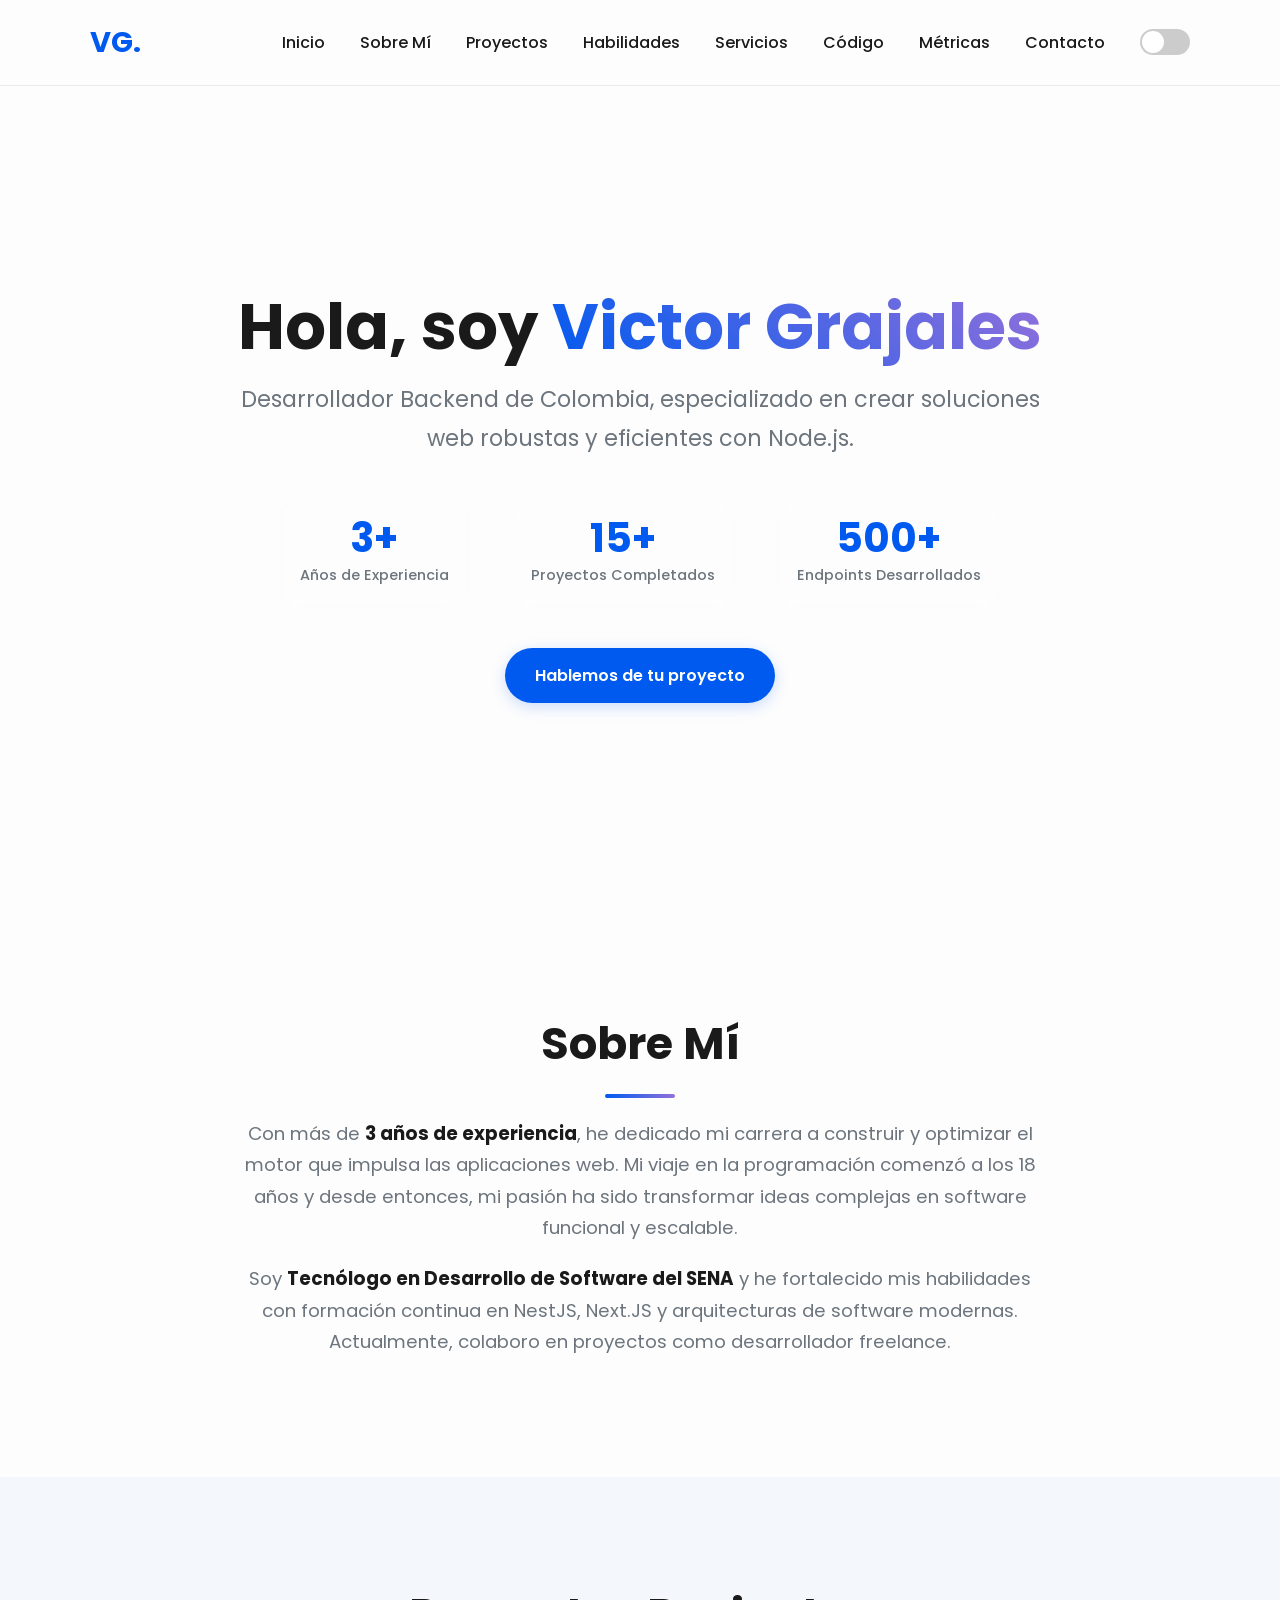
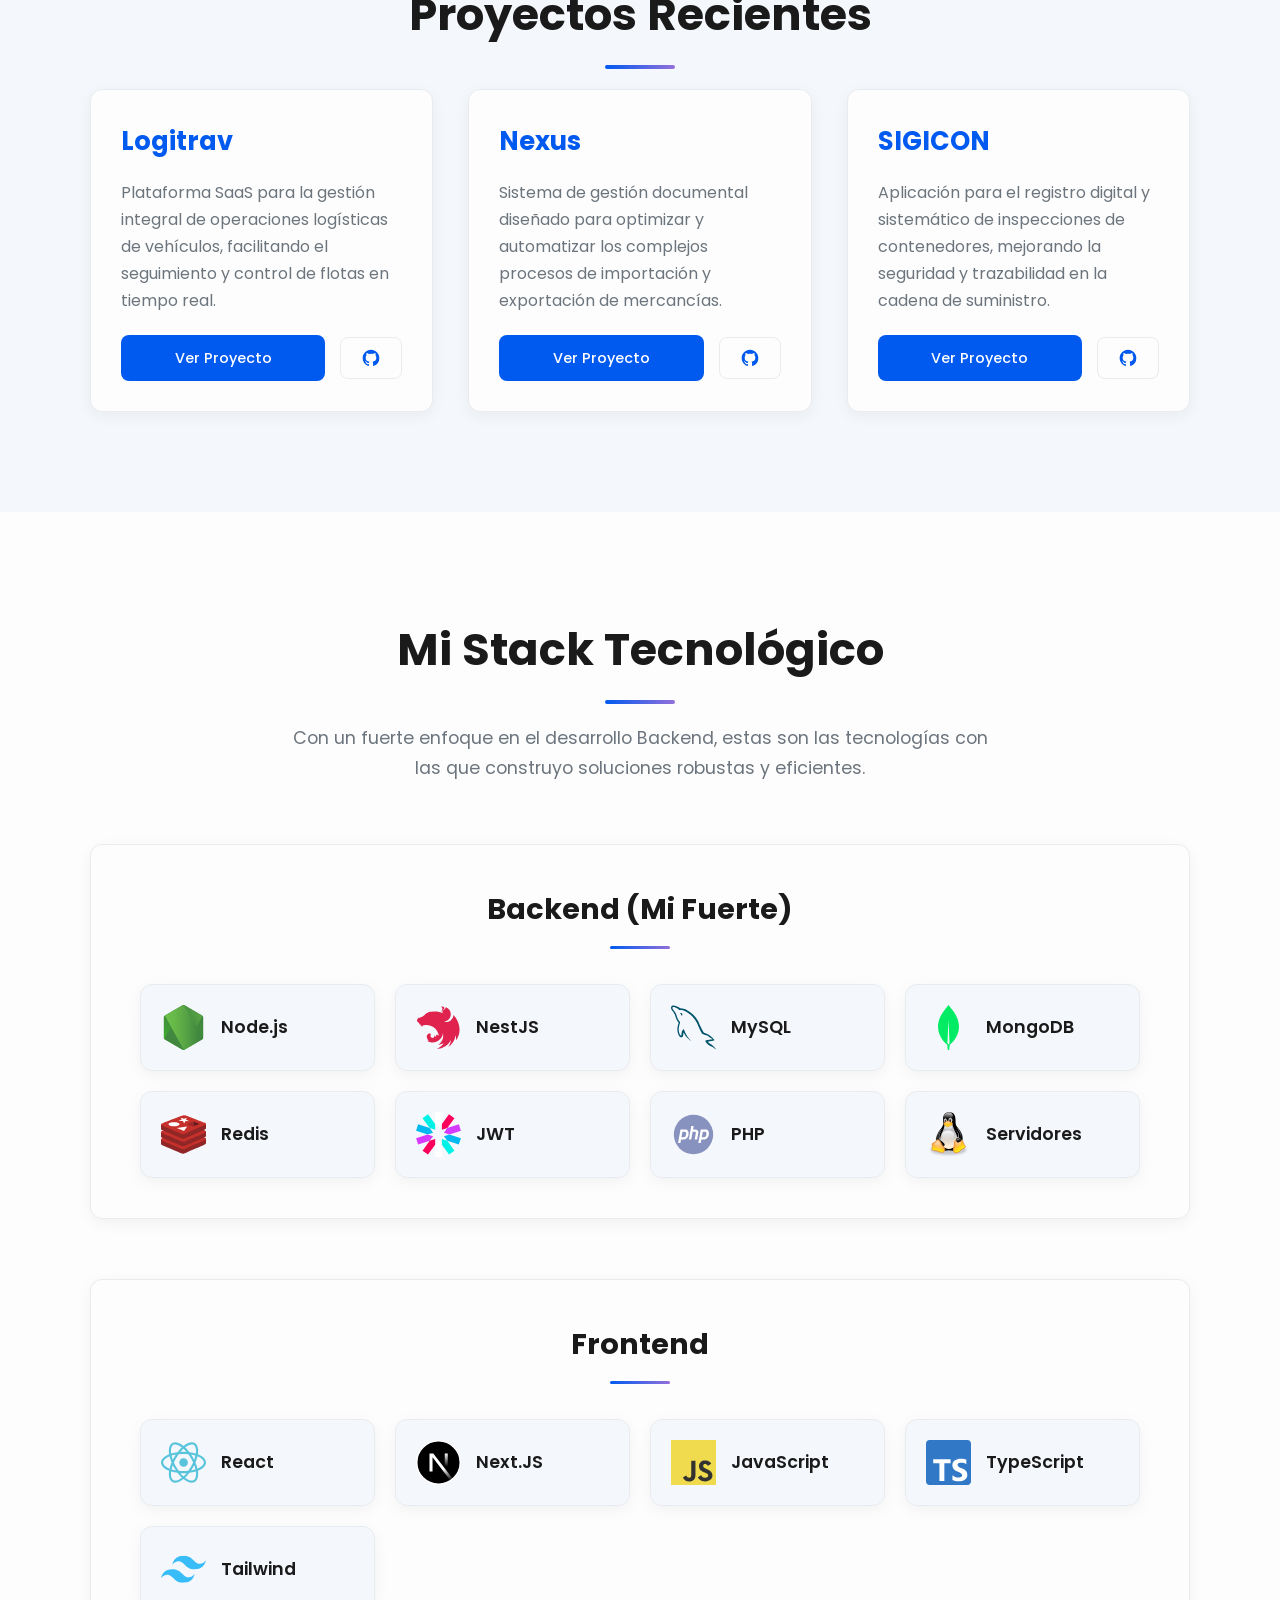
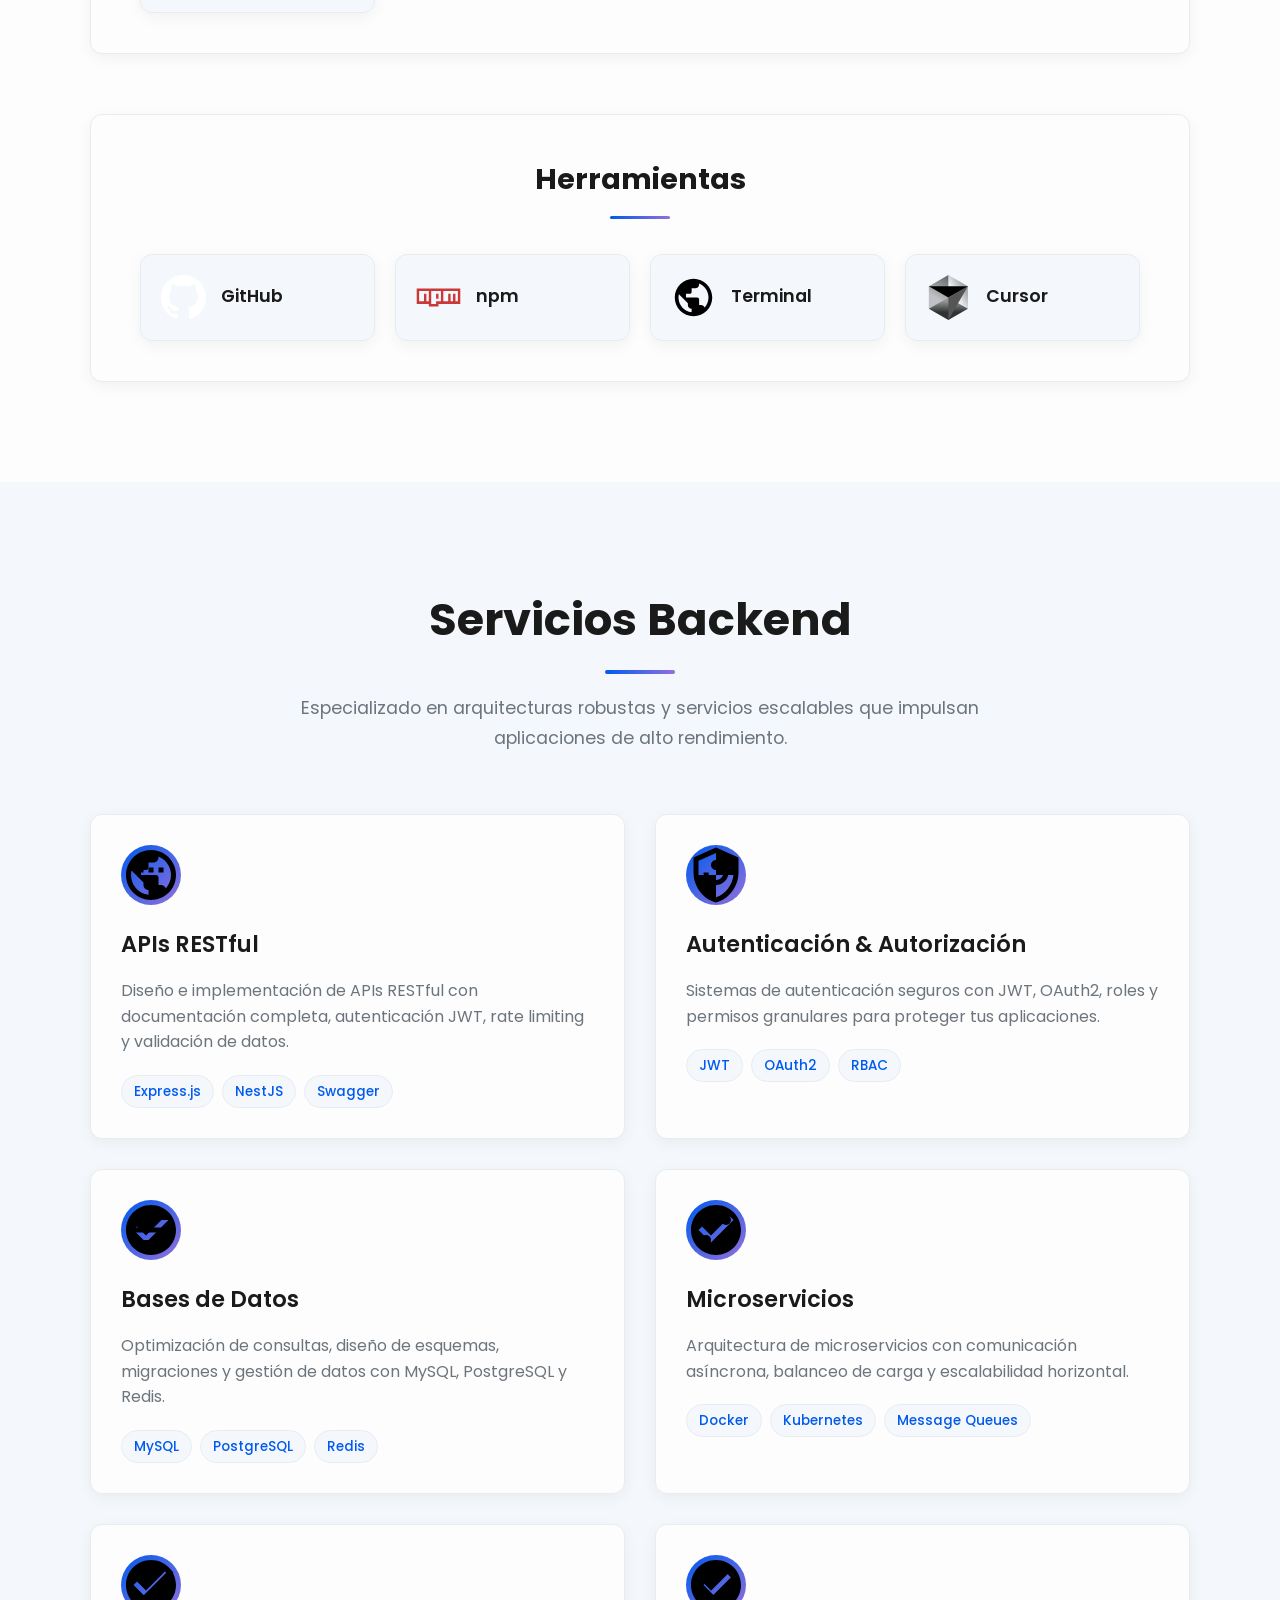
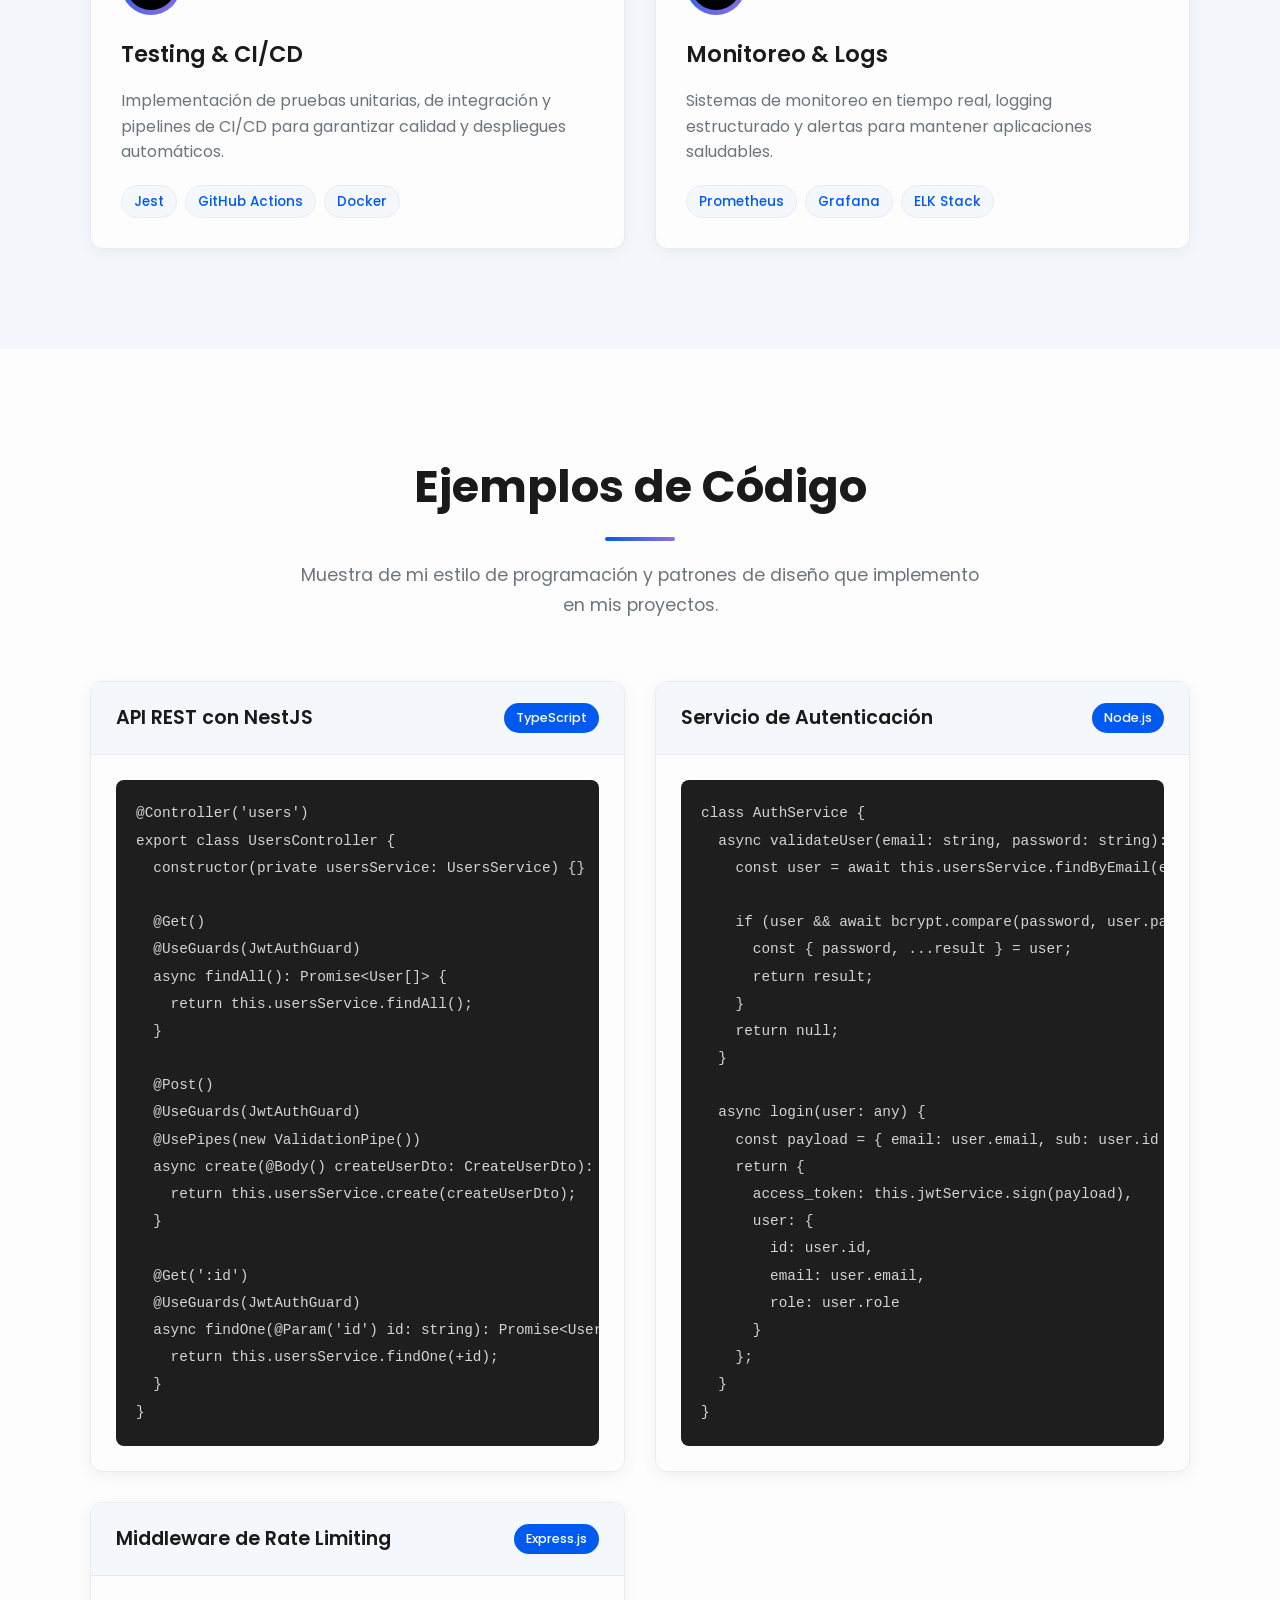
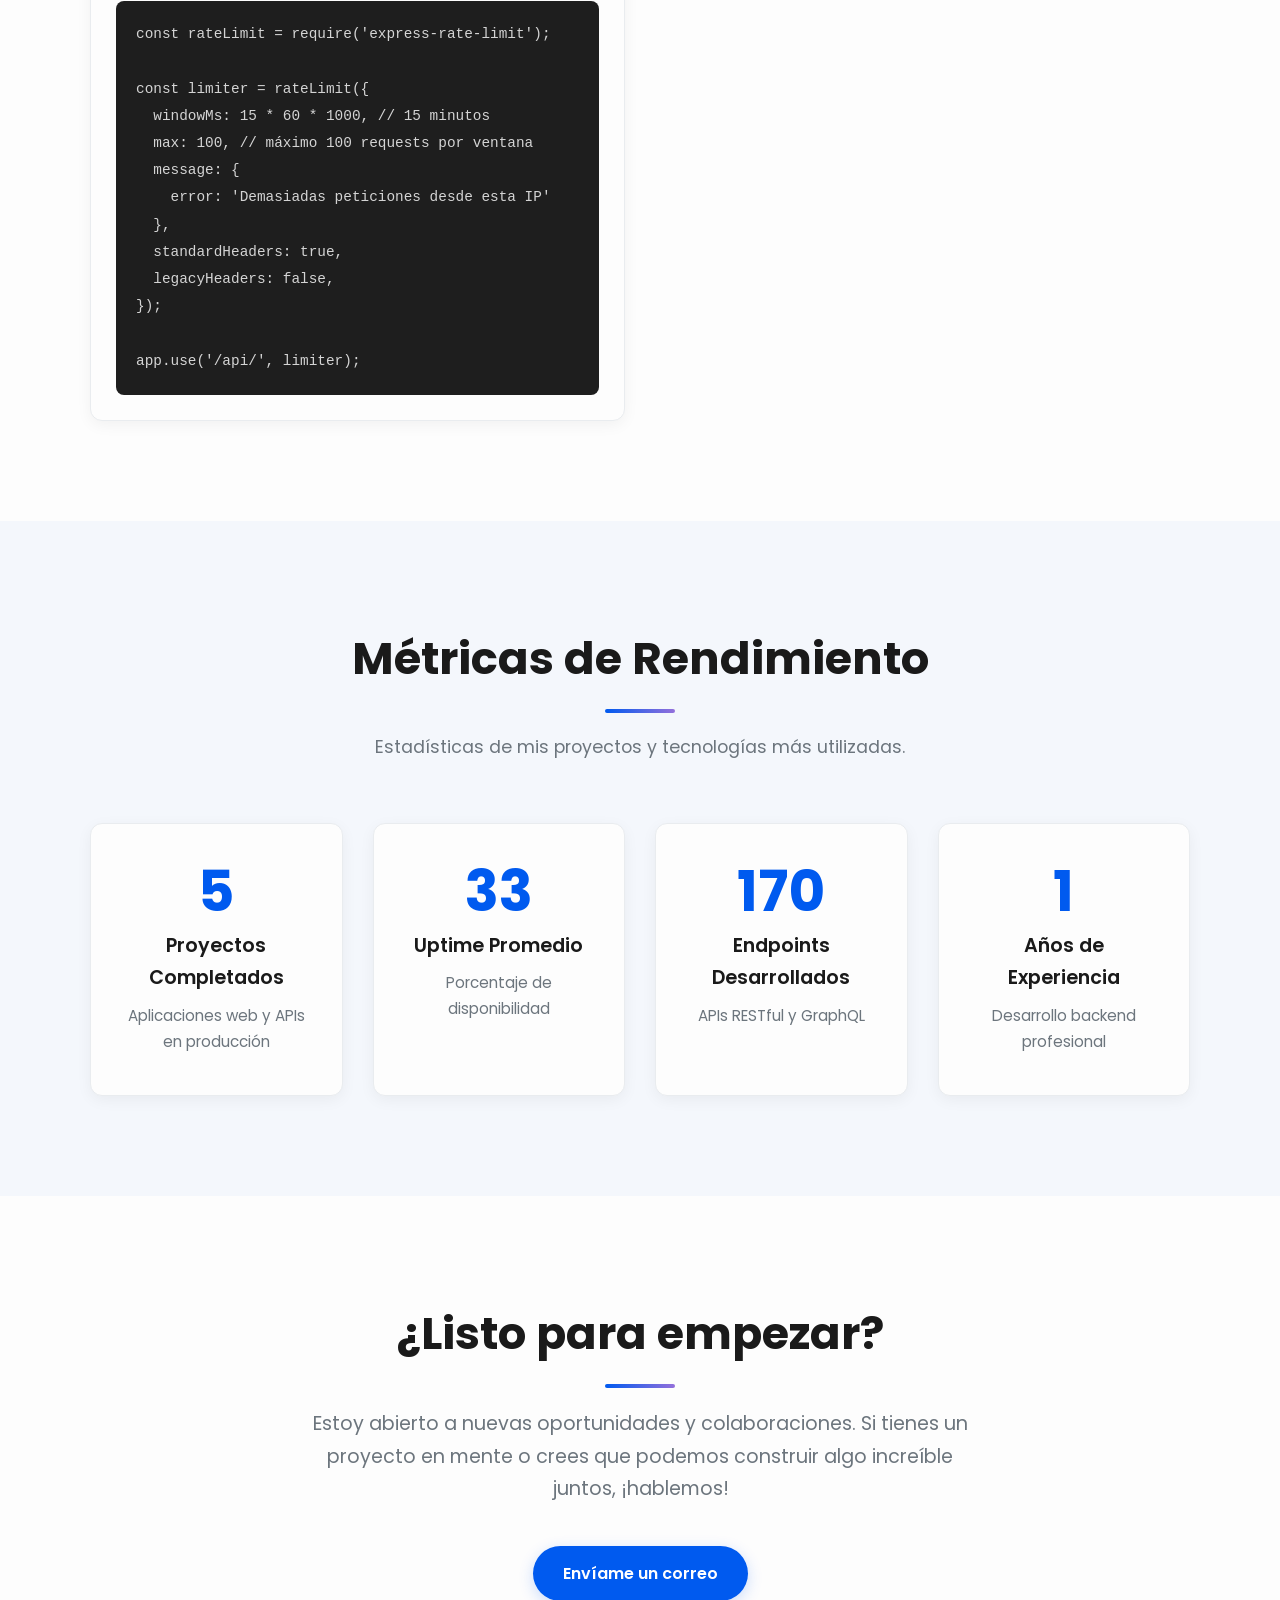
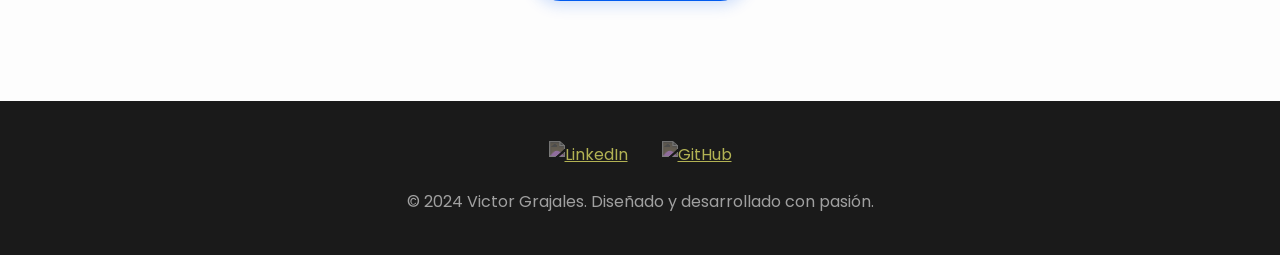
==== index.html @ 294a3ac1 "Portfolio V1" ====
<!DOCTYPE html>
<html lang="es">
<head>
    <meta charset="UTF-8">
    <meta name="viewport" content="width=device-width, initial-scale=1.0">
    <title>Victor Grajales | Desarrollador Backend</title>
    <link rel="preconnect" href="https://fonts.googleapis.com">
    <link rel="preconnect" href="https://fonts.gstatic.com" crossorigin>
    <link href="https://fonts.googleapis.com/css2?family=Poppins:wght@300;400;500;600;700&display=swap" rel="stylesheet">
    <link rel="stylesheet" href="css/main.css">
</head>
<body>

    <!-- ======== ENCABEZADO ======== -->
    <header class="header" id="header">
        <div class="container nav-container">
            <a href="#" class="logo">VG.</a>
            <div class="nav-wrapper">
                <nav>
                    <ul class="nav-menu">
                        <li><a href="#hero" class="nav-link">Inicio</a></li>
                        <li><a href="#sobre-mi" class="nav-link">Sobre Mí</a></li>
                        <li><a href="#proyectos" class="nav-link">Proyectos</a></li>
                        <li><a href="#habilidades" class="nav-link">Habilidades</a></li>
                        <li><a href="#servicios-backend" class="nav-link">Servicios</a></li>
                        <li><a href="#codigo-backend" class="nav-link">Código</a></li>
                        <li><a href="#metricas" class="nav-link">Métricas</a></li>
                        <li><a href="#contacto" class="nav-link">Contacto</a></li>
                    </ul>
                </nav>
                <div class="theme-switcher">
                    <input type="checkbox" id="theme-toggle" class="theme-toggle">
                    <label for="theme-toggle" class="toggle-label">
                        <span class="ball"></span>
                    </label>
                </div>
            </div>
        </div>
    </header>

    <main>
        <!-- ======== SECCIÓN HERO ======== -->
        <section id="hero">
            <div class="hero-contenido">
                <h1>Hola, soy <span>Victor Grajales</span></h1>
                <p class="subtitulo">Desarrollador Backend de Colombia, especializado en crear soluciones web robustas y eficientes con Node.js.</p>
                <div class="hero-stats">
                    <div class="stat-item">
                        <span class="stat-number">3+</span>
                        <span class="stat-label">Años de Experiencia</span>
                    </div>
                    <div class="stat-item">
                        <span class="stat-number">15+</span>
                        <span class="stat-label">Proyectos Completados</span>
                    </div>
                    <div class="stat-item">
                        <span class="stat-number">500+</span>
                        <span class="stat-label">Endpoints Desarrollados</span>
                    </div>
                </div>
                <a href="#contacto" class="cta-button">Hablemos de tu proyecto</a>
            </div>
        </section>

        <!-- ======== SECCIÓN SOBRE MÍ ======== -->
        <section id="sobre-mi" class="fade-in-section">
            <div class="container">
                <h2 class="section-titulo">Sobre Mí</h2>
                <div class="sobre-mi-contenido">
                    <p>
                        Con más de <strong>3 años de experiencia</strong>, he dedicado mi carrera a construir y optimizar el motor que impulsa las aplicaciones web. Mi viaje en la programación comenzó a los 18 años y desde entonces, mi pasión ha sido transformar ideas complejas en software funcional y escalable.
                    </p>
                    <p>
                        Soy <strong>Tecnólogo en Desarrollo de Software del SENA</strong> y he fortalecido mis habilidades con formación continua en NestJS, Next.JS y arquitecturas de software modernas. Actualmente, colaboro en proyectos como desarrollador freelance.
                    </p>
                </div>
            </div>
        </section>

        <!-- ======== SECCIÓN PROYECTOS ======== -->
        <section id="proyectos" class="fade-in-section">
            <div class="container">
                <h2 class="section-titulo">Proyectos Recientes</h2>
                <div id="proyectos-container" class="proyectos-grid">
                    <!-- Los proyectos se cargarán dinámicamente desde projects.json -->
                </div>
            </div>
        </section>

        <!-- ======== SECCIÓN HABILIDADES ======== -->
        <section id="habilidades" class="fade-in-section">
            <div class="container">
                <h2 class="section-titulo">Mi Stack Tecnológico</h2>
                <p class="section-subtitulo">Con un fuerte enfoque en el desarrollo Backend, estas son las tecnologías con las que construyo soluciones robustas y eficientes.</p>
                
                <div id="habilidades-container" class="habilidades-wrapper">
                    <!-- Las habilidades se cargarán dinámicamente desde stack.json -->
                </div>
            </div>
        </section>

        <!-- ======== SECCIÓN SERVICIOS BACKEND ======== -->
        <section id="servicios-backend" class="fade-in-section">
            <div class="container">
                <h2 class="section-titulo">Servicios Backend</h2>
                <p class="section-subtitulo">Especializado en arquitecturas robustas y servicios escalables que impulsan aplicaciones de alto rendimiento.</p>
                
                <div id="servicios-container" class="servicios-grid">
                    <!-- Los servicios se cargarán dinámicamente desde servicios_backend.json -->
                </div>
            </div>
        </section>

        <!-- ======== SECCIÓN CÓDIGO BACKEND ======== -->
        <section id="codigo-backend" class="fade-in-section">
            <div class="container">
                <h2 class="section-titulo">Ejemplos de Código</h2>
                <p class="section-subtitulo">Muestra de mi estilo de programación y patrones de diseño que implemento en mis proyectos.</p>
                
                <div class="codigo-grid">
                    <div class="codigo-card">
                        <div class="codigo-header">
                            <h3>API REST con NestJS</h3>
                            <span class="codigo-lang">TypeScript</span>
                        </div>
                        <div class="codigo-content">
                            <pre><code class="language-typescript">@Controller('users')
export class UsersController {
  constructor(private usersService: UsersService) {}

  @Get()
  @UseGuards(JwtAuthGuard)
  async findAll(): Promise&lt;User[]&gt; {
    return this.usersService.findAll();
  }

  @Post()
  @UseGuards(JwtAuthGuard)
  @UsePipes(new ValidationPipe())
  async create(@Body() createUserDto: CreateUserDto): Promise&lt;User&gt; {
    return this.usersService.create(createUserDto);
  }

  @Get(':id')
  @UseGuards(JwtAuthGuard)
  async findOne(@Param('id') id: string): Promise&lt;User&gt; {
    return this.usersService.findOne(+id);
  }
}</code></pre>
                        </div>
                    </div>

                    <div class="codigo-card">
                        <div class="codigo-header">
                            <h3>Servicio de Autenticación</h3>
                            <span class="codigo-lang">Node.js</span>
                        </div>
                        <div class="codigo-content">
                            <pre><code class="language-javascript">class AuthService {
  async validateUser(email: string, password: string): Promise&lt;any&gt; {
    const user = await this.usersService.findByEmail(email);
    
    if (user && await bcrypt.compare(password, user.password)) {
      const { password, ...result } = user;
      return result;
    }
    return null;
  }

  async login(user: any) {
    const payload = { email: user.email, sub: user.id };
    return {
      access_token: this.jwtService.sign(payload),
      user: {
        id: user.id,
        email: user.email,
        role: user.role
      }
    };
  }
}</code></pre>
                        </div>
                    </div>

                    <div class="codigo-card">
                        <div class="codigo-header">
                            <h3>Middleware de Rate Limiting</h3>
                            <span class="codigo-lang">Express.js</span>
                        </div>
                        <div class="codigo-content">
                            <pre><code class="language-javascript">const rateLimit = require('express-rate-limit');

const limiter = rateLimit({
  windowMs: 15 * 60 * 1000, // 15 minutos
  max: 100, // máximo 100 requests por ventana
  message: {
    error: 'Demasiadas peticiones desde esta IP'
  },
  standardHeaders: true,
  legacyHeaders: false,
});

app.use('/api/', limiter);</code></pre>
                        </div>
                    </div>
                </div>
            </div>
        </section>

        <!-- ======== SECCIÓN MÉTRICAS ======== -->
        <section id="metricas" class="fade-in-section">
            <div class="container">
                <h2 class="section-titulo">Métricas de Rendimiento</h2>
                <p class="section-subtitulo">Estadísticas de mis proyectos y tecnologías más utilizadas.</p>
                
                <div class="metricas-grid">
                    <div class="metrica-card">
                        <div class="metrica-valor" data-target="15">0</div>
                        <div class="metrica-label">Proyectos Completados</div>
                        <div class="metrica-desc">Aplicaciones web y APIs en producción</div>
                    </div>
                    
                    <div class="metrica-card">
                        <div class="metrica-valor" data-target="99">0</div>
                        <div class="metrica-label">Uptime Promedio</div>
                        <div class="metrica-desc">Porcentaje de disponibilidad</div>
                    </div>
                    
                    <div class="metrica-card">
                        <div class="metrica-valor" data-target="500">0</div>
                        <div class="metrica-label">Endpoints Desarrollados</div>
                        <div class="metrica-desc">APIs RESTful y GraphQL</div>
                    </div>
                    
                    <div class="metrica-card">
                        <div class="metrica-valor" data-target="3">0</div>
                        <div class="metrica-label">Años de Experiencia</div>
                        <div class="metrica-desc">Desarrollo backend profesional</div>
                    </div>
                </div>
            </div>
        </section>

        <!-- ======== SECCIÓN CONTACTO ======== -->
        <section id="contacto" class="fade-in-section">
            <div class="container">
                <h2 class="section-titulo">¿Listo para empezar?</h2>
                <p>
                    Estoy abierto a nuevas oportunidades y colaboraciones. Si tienes un proyecto en mente o crees que podemos construir algo increíble juntos, ¡hablemos!
                </p>
                <a href="mailto:viagramo2011@gmail.com" class="cta-button">Envíame un correo</a>
            </div>
        </section>
    </main>

    <!-- ======== FOOTER ======== -->
    <footer class="footer">
        <div class="container">
            <div class="footer-socials">
                 <a href="https://www.linkedin.com/in/viktor-grajales-34b990125/" target="_blank" rel="noopener noreferrer" title="LinkedIn">
                    <img src="https://www.vectorlogo.zone/logos/linkedin/linkedin-icon.svg" alt="LinkedIn">
                </a>
                 <a href="https://github.com/farkot09/" target="_blank" rel="noopener noreferrer" title="GitHub">
                    <img src="https://www.vectorlogo.zone/logos/github/github-icon.svg" alt="GitHub">
                </a>
            </div>
            <p>&copy; 2024 Victor Grajales. Diseñado y desarrollado con pasión.</p>
        </div>
    </footer>

    <!-- ======== SCRIPT ======== -->
    <script src="js/main.js"></script>

</body>
</html>
---- css/main.css ----
/* --- Reset & Variables Globales --- */
:root {
    --color-primario: #005AEF;
    --color-fondo: #FDFDFD;
    --color-texto: #1a1a1a;
    --color-secundario: #6c757d;
    --color-fondo-seccion: #f4f7fc;
    --color-borde: #e9ecef;
    --color-header: rgba(253, 253, 253, 0.85);
    --sombra-suave: 0 4px 15px rgba(0, 0, 0, 0.05);
    --sombra-elevada: 0 8px 25px rgba(0, 0, 0, 0.1);
    --radio-borde: 12px;
    --transicion-suave: background-color 0.3s ease, color 0.3s ease, border-color 0.3s ease;
}

[data-theme="dark"] {
    --color-primario: #3685ff;
    --color-fondo: #121212;
    --color-texto: #e1e1e1;
    --color-secundario: #a0a0a0;
    --color-fondo-seccion: #1a1a1a;
    --color-borde: #2c2c2c;
    --color-header: rgba(26, 26, 26, 0.85);
    --sombra-suave: 0 4px 15px rgba(0, 0, 0, 0.2);
    --sombra-elevada: 0 8px 25px rgba(0, 0, 0, 0.3);
}

*, *::before, *::after {
    box-sizing: border-box;
    margin: 0;
    padding: 0;
}

html {
    scroll-behavior: smooth;
}

body {
    font-family: 'Poppins', sans-serif;
    background-color: var(--color-fondo);
    color: var(--color-texto);
    line-height: 1.7;
    font-size: 16px;
    -webkit-font-smoothing: antialiased;
    -moz-osx-font-smoothing: grayscale;
    transition: var(--transicion-suave);
}

/* --- Componentes y Utilidades --- */
.container {
    max-width: 1140px;
    margin: 0 auto;
    padding: 0 20px;
}

/* --- Mensaje de Error para Proyectos --- */
.error-message {
    text-align: center;
    padding: 40px 20px;
    background: linear-gradient(135deg, #ff6b6b, #ee5a52);
    border-radius: var(--radio-borde);
    color: white;
    margin: 20px 0;
    box-shadow: var(--sombra-suave);
}

.error-message p {
    font-size: 1.1rem;
    font-weight: 500;
    margin: 0;
}

[data-theme="dark"] .error-message {
    background: linear-gradient(135deg, #ff4757, #c44569);
}

section {
    padding: 100px 0;
    overflow: hidden;
    transition: var(--transicion-suave);
}

section:nth-of-type(odd) {
    background-color: var(--color-fondo-seccion);
}

.section-titulo {
    text-align: center;
    margin-bottom: 20px;
    font-size: 2.8rem;
    font-weight: 700;
    position: relative;
    color: var(--color-texto);
}

.section-subtitulo {
    text-align: center;
    max-width: 700px;
    margin: 0 auto 60px auto;
    color: var(--color-secundario);
    font-size: 1.1rem;
}

.section-titulo::after {
    content: '';
    display: block;
    width: 70px;
    height: 4px;
    background: linear-gradient(90deg, var(--color-primario), #9370DB);
    margin: 12px auto 0;
    border-radius: 2px;
}

/* --- Encabezado y Navegación --- */
.header {
    background-color: var(--color-header);
    backdrop-filter: blur(12px);
    border-bottom: 1px solid var(--color-borde);
    padding: 18px 0;
    position: sticky;
    top: 0;
    width: 100%;
    z-index: 1000;
    transition: box-shadow 0.3s ease, background-color 0.3s ease, border-color 0.3s ease;
}

.header.scrolled {
    box-shadow: var(--sombra-suave);
}

.nav-container {
    display: flex;
    justify-content: space-between;
    align-items: center;
}

.logo {
    font-size: 1.8rem;
    font-weight: 700;
    color: var(--color-primario);
    text-decoration: none;
}

.nav-wrapper {
    display: flex;
    align-items: center;
    gap: 35px;
}

.nav-menu {
    list-style: none;
    display: flex;
    gap: 35px;
}

.nav-link {
    text-decoration: none;
    color: var(--color-texto);
    font-weight: 500;
    transition: color 0.3s ease;
    position: relative;
    padding-bottom: 5px;
}

.nav-link::after {
    content: '';
    position: absolute;
    bottom: 0;
    left: 0;
    width: 0;
    height: 2px;
    background-color: var(--color-primario);
    transition: width 0.3s ease;
}

.nav-link:hover {
    color: var(--color-primario);
}

.nav-link:hover::after {
    width: 100%;
}

/* --- Theme Toggle Switch --- */
.theme-switcher {
    display: flex;
    align-items: center;
    cursor: pointer;
}

.theme-toggle {
    opacity: 0;
    position: absolute;
}

.toggle-label {
    width: 50px;
    height: 26px;
    background-color: #ccc;
    border-radius: 50px;
    position: relative;
    transition: background-color 0.3s ease;
}

.toggle-label .ball {
    width: 22px;
    height: 22px;
    background-color: white;
    border-radius: 50%;
    position: absolute;
    top: 2px;
    left: 2px;
    transition: transform 0.3s ease;
}

.theme-toggle:checked + .toggle-label {
    background-color: var(--color-primario);
}

.theme-toggle:checked + .toggle-label .ball {
    transform: translateX(24px);
}

/* --- Sección Hero --- */
#hero {
    display: flex;
    align-items: center;
    justify-content: center;
    text-align: center;
    min-height: calc(100vh - 80px);
    background-color: var(--color-fondo);
}

.hero-contenido {
    max-width: 850px;
    animation: fadeIn 1s ease-in-out;
}

.hero-contenido h1 {
    font-size: 4rem;
    font-weight: 700;
    margin-bottom: 15px;
    line-height: 1.2;
}

.hero-contenido h1 span {
    background: -webkit-linear-gradient(45deg, var(--color-primario), #9370DB);
    -webkit-background-clip: text;
    -webkit-text-fill-color: transparent;
}

.hero-contenido .subtitulo {
    font-size: 1.4rem;
    color: var(--color-secundario);
    margin-bottom: 30px;
    font-weight: 400;
}

.cta-button {
    display: inline-block;
    background: var(--color-primario);
    color: white;
    padding: 14px 30px;
    border-radius: 50px;
    text-decoration: none;
    font-weight: 600;
    transition: transform 0.3s ease, box-shadow 0.3s ease, background-color 0.3s ease;
    box-shadow: 0 4px 15px rgba(0, 90, 239, 0.2);
}

.cta-button:hover {
    transform: translateY(-4px);
    box-shadow: 0 8px 20px rgba(0, 90, 239, 0.3);
}

.hero-stats {
    display: flex;
    justify-content: center;
    gap: 40px;
    margin: 40px 0;
    flex-wrap: wrap;
}

.stat-item {
    text-align: center;
    padding: 20px;
    background: rgba(255, 255, 255, 0.1);
    border-radius: var(--radio-borde);
    backdrop-filter: blur(10px);
    border: 1px solid rgba(255, 255, 255, 0.2);
    transition: transform 0.3s ease;
}

.stat-item:hover {
    transform: translateY(-5px);
}

.stat-number {
    display: block;
    font-size: 2.5rem;
    font-weight: 700;
    color: var(--color-primario);
    line-height: 1;
}

.stat-label {
    display: block;
    font-size: 0.9rem;
    color: var(--color-secundario);
    margin-top: 5px;
    font-weight: 500;
}

/* --- Sección Sobre Mí --- */
.sobre-mi-contenido {
    display: flex;
    flex-direction: column;
    align-items: center;
    text-align: center;
    max-width: 800px;
    margin: 0 auto;
}

.sobre-mi-contenido p {
    font-size: 1.15rem;
    margin-bottom: 20px;
    color: var(--color-secundario);
}

.sobre-mi-contenido strong {
    color: var(--color-texto);
}

/* --- Sección Proyectos --- */
.proyectos-grid {
    display: grid;
    grid-template-columns: repeat(auto-fit, minmax(320px, 1fr));
    gap: 35px;
}

.proyecto-card {
    background-color: var(--color-fondo);
    border: 1px solid var(--color-borde);
    border-radius: var(--radio-borde);
    overflow: hidden;
    box-shadow: var(--sombra-suave);
    transition: transform 0.3s ease, box-shadow 0.3s ease, var(--transicion-suave);
    display: flex;
    flex-direction: column;
}

.proyecto-card:hover {
    transform: translateY(-8px);
    box-shadow: var(--sombra-elevada);
}

.proyecto-info {
    padding: 30px;
    flex-grow: 1;
    display: flex;
    flex-direction: column;
}

.proyecto-info h3 {
    font-size: 1.6rem;
    margin-bottom: 15px;
    color: var(--color-primario);
}

.proyecto-info p {
    color: var(--color-secundario);
    flex-grow: 1;
}

.proyecto-links {
    display: flex;
    gap: 15px;
    align-items: center;
    margin-top: auto;
    padding-top: 20px;
}

.btn-proyecto {
    text-decoration: none;
    padding: 10px 20px;
    border-radius: 8px;
    font-weight: 500;
    transition: all 0.3s ease;
    display: inline-flex;
    align-items: center;
    justify-content: center;
    gap: 8px;
    border: 1px solid transparent;
    font-size: 0.9rem;
}

.btn-primario {
    background-color: var(--color-primario);
    color: white;
    flex-grow: 1;
}

.btn-primario:hover {
    background-color: #0048c0;
    transform: translateY(-2px);
}

[data-theme="dark"] .btn-primario:hover {
    background-color: #529bff;
}

.btn-secundario {
    background-color: transparent;
    color: var(--color-primario);
    border-color: var(--color-borde);
}

.btn-secundario:hover {
    background-color: var(--color-fondo-seccion);
    border-color: var(--color-borde);
}

.btn-secundario svg {
    width: 20px;
    height: 20px;
    fill: currentColor;
}

/* --- Sección Habilidades --- */
.habilidades-wrapper {
    max-width: 1200px;
    margin: 0 auto;
}

.habilidades-categoria {
    margin-bottom: 60px;
    background: var(--color-fondo);
    border-radius: var(--radio-borde);
    padding: 40px 30px;
    box-shadow: var(--sombra-suave);
    border: 1px solid var(--color-borde);
    transition: transform 0.3s ease, box-shadow 0.3s ease, var(--transicion-suave);
}

.habilidades-categoria:hover {
    transform: translateY(-3px);
    box-shadow: var(--sombra-elevada);
}

.habilidades-categoria:last-child {
    margin-bottom: 0;
}

.categoria-titulo {
    text-align: center;
    font-size: 1.8rem;
    font-weight: 700;
    margin-bottom: 35px;
    color: var(--color-texto);
    position: relative;
    padding-bottom: 15px;
}

.categoria-titulo::after {
    content: '';
    position: absolute;
    bottom: 0;
    left: 50%;
    transform: translateX(-50%);
    width: 60px;
    height: 3px;
    background: linear-gradient(90deg, var(--color-primario), #9370DB);
    border-radius: 2px;
}

.habilidades-grid {
    display: grid;
    grid-template-columns: repeat(auto-fit, minmax(200px, 1fr));
    gap: 20px;
    max-width: 1000px;
    margin: 0 auto;
}

.habilidad-item {
    display: flex;
    align-items: center;
    gap: 15px;
    padding: 20px;
    border-radius: var(--radio-borde);
    background: var(--color-fondo-seccion);
    box-shadow: var(--sombra-suave);
    transition: all 0.3s ease;
    border: 1px solid var(--color-borde);
    position: relative;
    overflow: hidden;
}

.habilidad-item::before {
    content: '';
    position: absolute;
    top: 0;
    left: 0;
    width: 4px;
    height: 100%;
    background: linear-gradient(180deg, var(--color-primario), #9370DB);
    transform: scaleY(0);
    transition: transform 0.3s ease;
}

.habilidad-item:hover {
    transform: translateY(-5px);
    box-shadow: var(--sombra-elevada);
    border-color: var(--color-primario);
}

.habilidad-item:hover::before {
    transform: scaleY(1);
}

.habilidad-item img, .habilidad-item svg {
    width: 45px;
    height: 45px;
    transition: transform 0.3s ease;
}

.habilidad-item:hover img,
.habilidad-item:hover svg {
    transform: scale(1.1);
}

.habilidad-item span {
    font-weight: 600;
    font-size: 1.1rem;
    color: var(--color-texto);
}

/* --- Sección Servicios Backend --- */
.servicios-grid {
    display: grid;
    grid-template-columns: repeat(auto-fit, minmax(350px, 1fr));
    gap: 30px;
    margin-top: 60px;
}

.servicio-card {
    background: var(--color-fondo);
    border: 1px solid var(--color-borde);
    border-radius: var(--radio-borde);
    padding: 30px;
    box-shadow: var(--sombra-suave);
    transition: transform 0.3s ease, box-shadow 0.3s ease, var(--transicion-suave);
    position: relative;
    overflow: hidden;
}

.servicio-card::before {
    content: '';
    position: absolute;
    top: 0;
    left: 0;
    width: 4px;
    height: 100%;
    background: linear-gradient(180deg, var(--color-primario), #9370DB);
    transform: scaleY(0);
    transition: transform 0.3s ease;
}

.servicio-card:hover {
    transform: translateY(-8px);
    box-shadow: var(--sombra-elevada);
}

.servicio-card:hover::before {
    transform: scaleY(1);
}

.servicio-icon {
    width: 60px;
    height: 60px;
    background: linear-gradient(135deg, var(--color-primario), #9370DB);
    border-radius: 50%;
    display: flex;
    align-items: center;
    justify-content: center;
    margin-bottom: 20px;
    color: white;
}

.servicio-icon svg {
    width: 30px;
    height: 30px;
}

.servicio-card h3 {
    font-size: 1.4rem;
    font-weight: 600;
    margin-bottom: 15px;
    color: var(--color-texto);
}

.servicio-card p {
    color: var(--color-secundario);
    margin-bottom: 20px;
    line-height: 1.6;
}

.servicio-tags {
    display: flex;
    flex-wrap: wrap;
    gap: 8px;
}

.tag {
    background: var(--color-fondo-seccion);
    color: var(--color-primario);
    padding: 4px 12px;
    border-radius: 20px;
    font-size: 0.85rem;
    font-weight: 500;
    border: 1px solid var(--color-borde);
}

/* --- Sección Código Backend --- */
.codigo-grid {
    display: grid;
    grid-template-columns: repeat(auto-fit, minmax(400px, 1fr));
    gap: 30px;
    margin-top: 60px;
}

.codigo-card {
    background: var(--color-fondo);
    border: 1px solid var(--color-borde);
    border-radius: var(--radio-borde);
    overflow: hidden;
    box-shadow: var(--sombra-suave);
    transition: transform 0.3s ease, box-shadow 0.3s ease, var(--transicion-suave);
}

.codigo-card:hover {
    transform: translateY(-5px);
    box-shadow: var(--sombra-elevada);
}

.codigo-header {
    background: var(--color-fondo-seccion);
    padding: 20px 25px;
    border-bottom: 1px solid var(--color-borde);
    display: flex;
    justify-content: space-between;
    align-items: center;
}

.codigo-header h3 {
    font-size: 1.2rem;
    font-weight: 600;
    color: var(--color-texto);
    margin: 0;
}

.codigo-lang {
    background: var(--color-primario);
    color: white;
    padding: 4px 12px;
    border-radius: 15px;
    font-size: 0.8rem;
    font-weight: 500;
}

.codigo-content {
    padding: 25px;
}

.codigo-content pre {
    background: #1e1e1e;
    border-radius: 8px;
    padding: 20px;
    overflow-x: auto;
    margin: 0;
}

.codigo-content code {
    color: #d4d4d4;
    font-family: 'Consolas', 'Monaco', 'Courier New', monospace;
    font-size: 0.9rem;
    line-height: 1.5;
}

/* --- Sección Métricas --- */
.metricas-grid {
    display: grid;
    grid-template-columns: repeat(auto-fit, minmax(250px, 1fr));
    gap: 30px;
    margin-top: 60px;
}

.metrica-card {
    background: var(--color-fondo);
    border: 1px solid var(--color-borde);
    border-radius: var(--radio-borde);
    padding: 40px 30px;
    text-align: center;
    box-shadow: var(--sombra-suave);
    transition: transform 0.3s ease, box-shadow 0.3s ease, var(--transicion-suave);
    position: relative;
    overflow: hidden;
}

.metrica-card::before {
    content: '';
    position: absolute;
    top: 0;
    left: 0;
    right: 0;
    height: 4px;
    background: linear-gradient(90deg, var(--color-primario), #9370DB);
    transform: scaleX(0);
    transition: transform 0.3s ease;
}

.metrica-card:hover {
    transform: translateY(-5px);
    box-shadow: var(--sombra-elevada);
}

.metrica-card:hover::before {
    transform: scaleX(1);
}

.metrica-valor {
    font-size: 3.5rem;
    font-weight: 700;
    color: var(--color-primario);
    margin-bottom: 10px;
    line-height: 1;
}

.metrica-label {
    font-size: 1.2rem;
    font-weight: 600;
    color: var(--color-texto);
    margin-bottom: 8px;
}

.metrica-desc {
    color: var(--color-secundario);
    font-size: 0.95rem;
}

/* --- Sección Contacto --- */
#contacto .container {
    text-align: center;
    max-width: 700px;
}

#contacto p {
    font-size: 1.2rem;
    margin-bottom: 40px;
    color: var(--color-secundario);
}

/* --- Footer --- */
.footer {
    background-color: #1a1a1a;
    color: #a0a0a0;
    text-align: center;
    padding: 40px 0;
    transition: var(--transicion-suave);
}

.footer-socials {
    margin-bottom: 20px;
}

.footer-socials a {
    margin: 0 15px;
    display: inline-block;
    transition: transform 0.3s ease;
}

.footer-socials a:hover {
    transform: scale(1.1);
}

.footer-socials img {
    width: 28px;
    height: 28px;
    filter: invert(0.7);
}

/* --- Animaciones y Responsividad --- */
@keyframes fadeIn {
    from { opacity: 0; transform: translateY(20px); }
    to { opacity: 1; transform: translateY(0); }
}

.fade-in-section {
    opacity: 0;
    transform: translateY(30px);
    transition: opacity 0.8s ease-out, transform 0.8s ease-out;
}

.fade-in-section.is-visible {
    opacity: 1;
    transform: translateY(0);
}

@media (max-width: 768px) {
    .nav-menu {
        display: none;
    }
    .hero-contenido h1 {
        font-size: 2.8rem;
    }
    .hero-contenido .subtitulo {
        font-size: 1.2rem;
    }
    .section-titulo {
        font-size: 2.2rem;
    }
    section {
        padding: 80px 0;
    }
    .habilidades-grid {
        grid-template-columns: repeat(2, 1fr);
        gap: 15px;
    }
    .habilidades-categoria {
        padding: 30px 20px;
    }
    .categoria-titulo {
        font-size: 1.5rem;
    }
    .servicios-grid {
        grid-template-columns: 1fr;
    }
    .codigo-grid {
        grid-template-columns: 1fr;
    }
    .metricas-grid {
        grid-template-columns: repeat(2, 1fr);
    }
    .metrica-valor {
        font-size: 2.5rem;
    }
}

@media (max-width: 480px) {
    .habilidades-grid {
        grid-template-columns: 1fr;
        gap: 12px;
    }
    .habilidades-categoria {
        padding: 25px 15px;
    }
    .categoria-titulo {
        font-size: 1.3rem;
    }
    .habilidad-item {
        padding: 15px;
    }
    .habilidad-item img, .habilidad-item svg {
        width: 35px;
        height: 35px;
    }
    .habilidad-item span {
        font-size: 1rem;
    }
    .metricas-grid {
        grid-template-columns: 1fr;
    }
    .hero-contenido h1 {
        font-size: 2.2rem;
    }
    .section-titulo {
        font-size: 1.8rem;
    }
    .servicio-card, .codigo-card, .metrica-card {
        padding: 20px;
    }
}
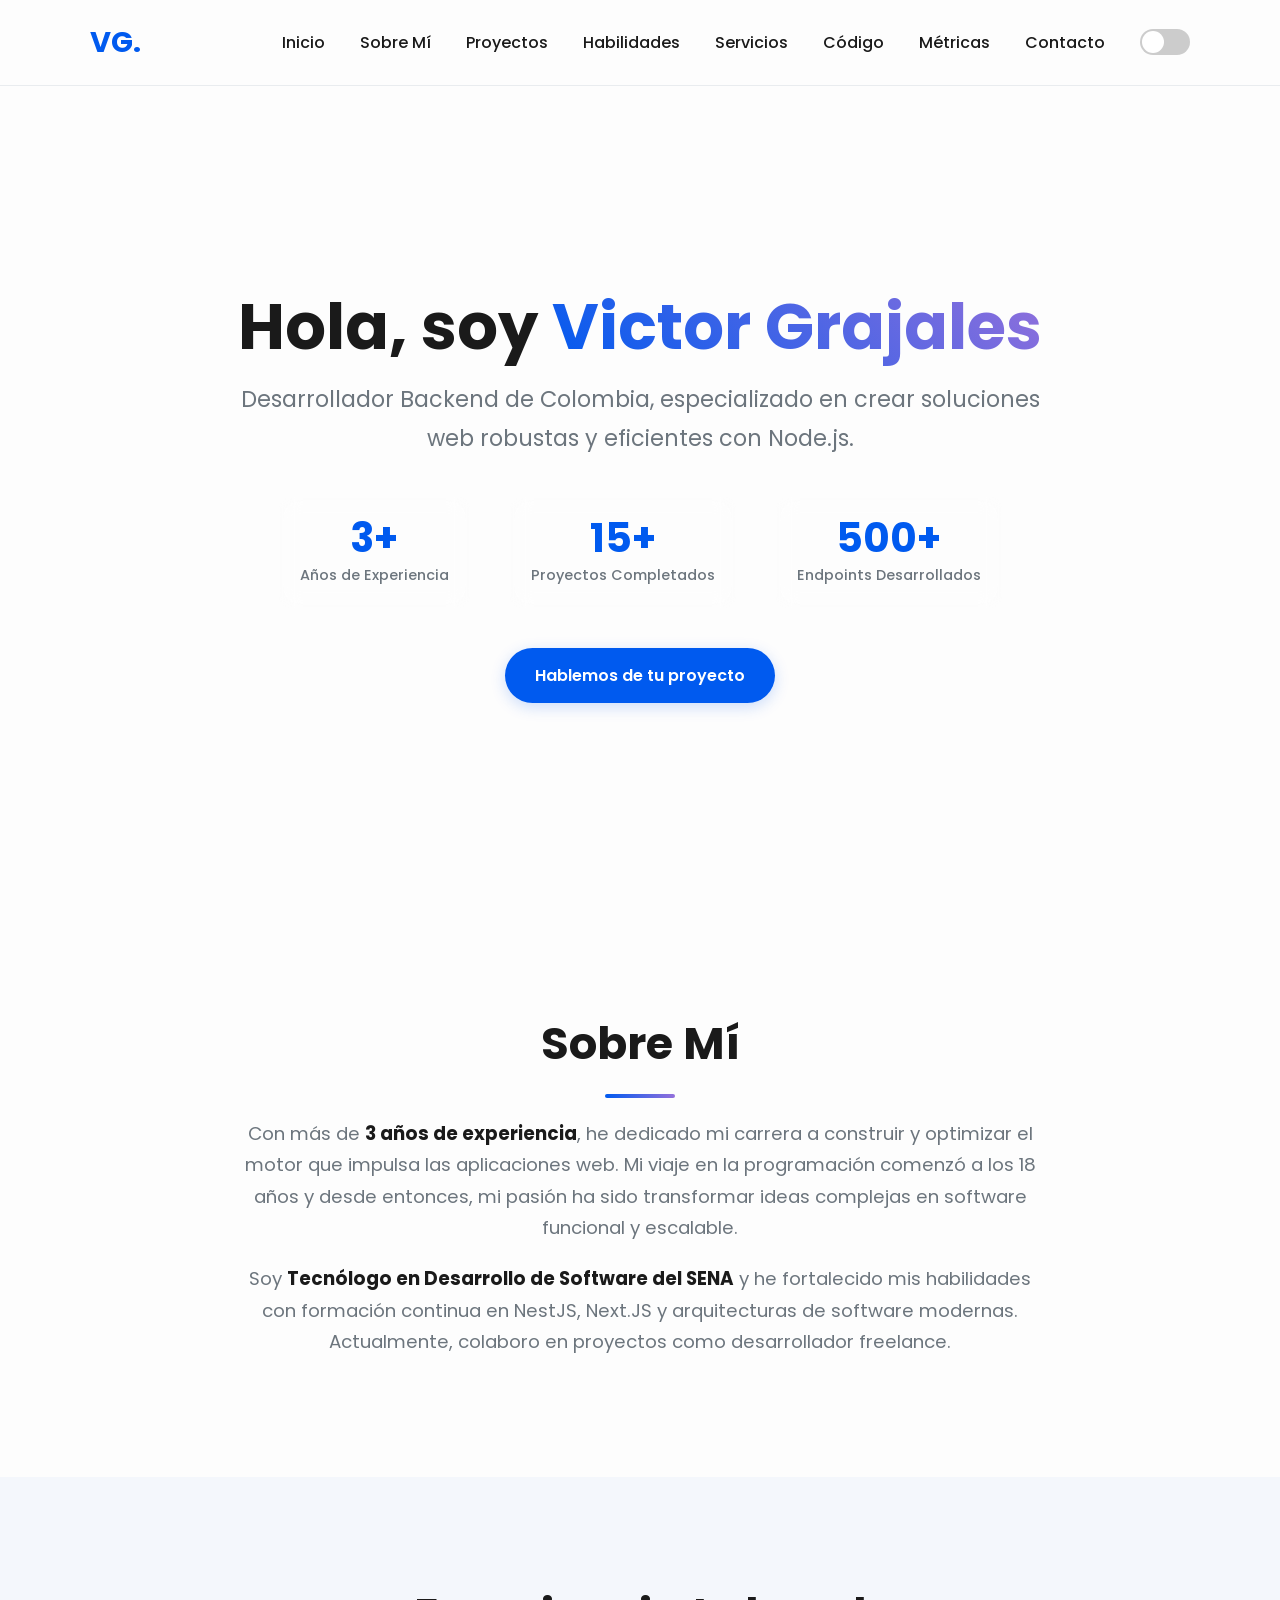
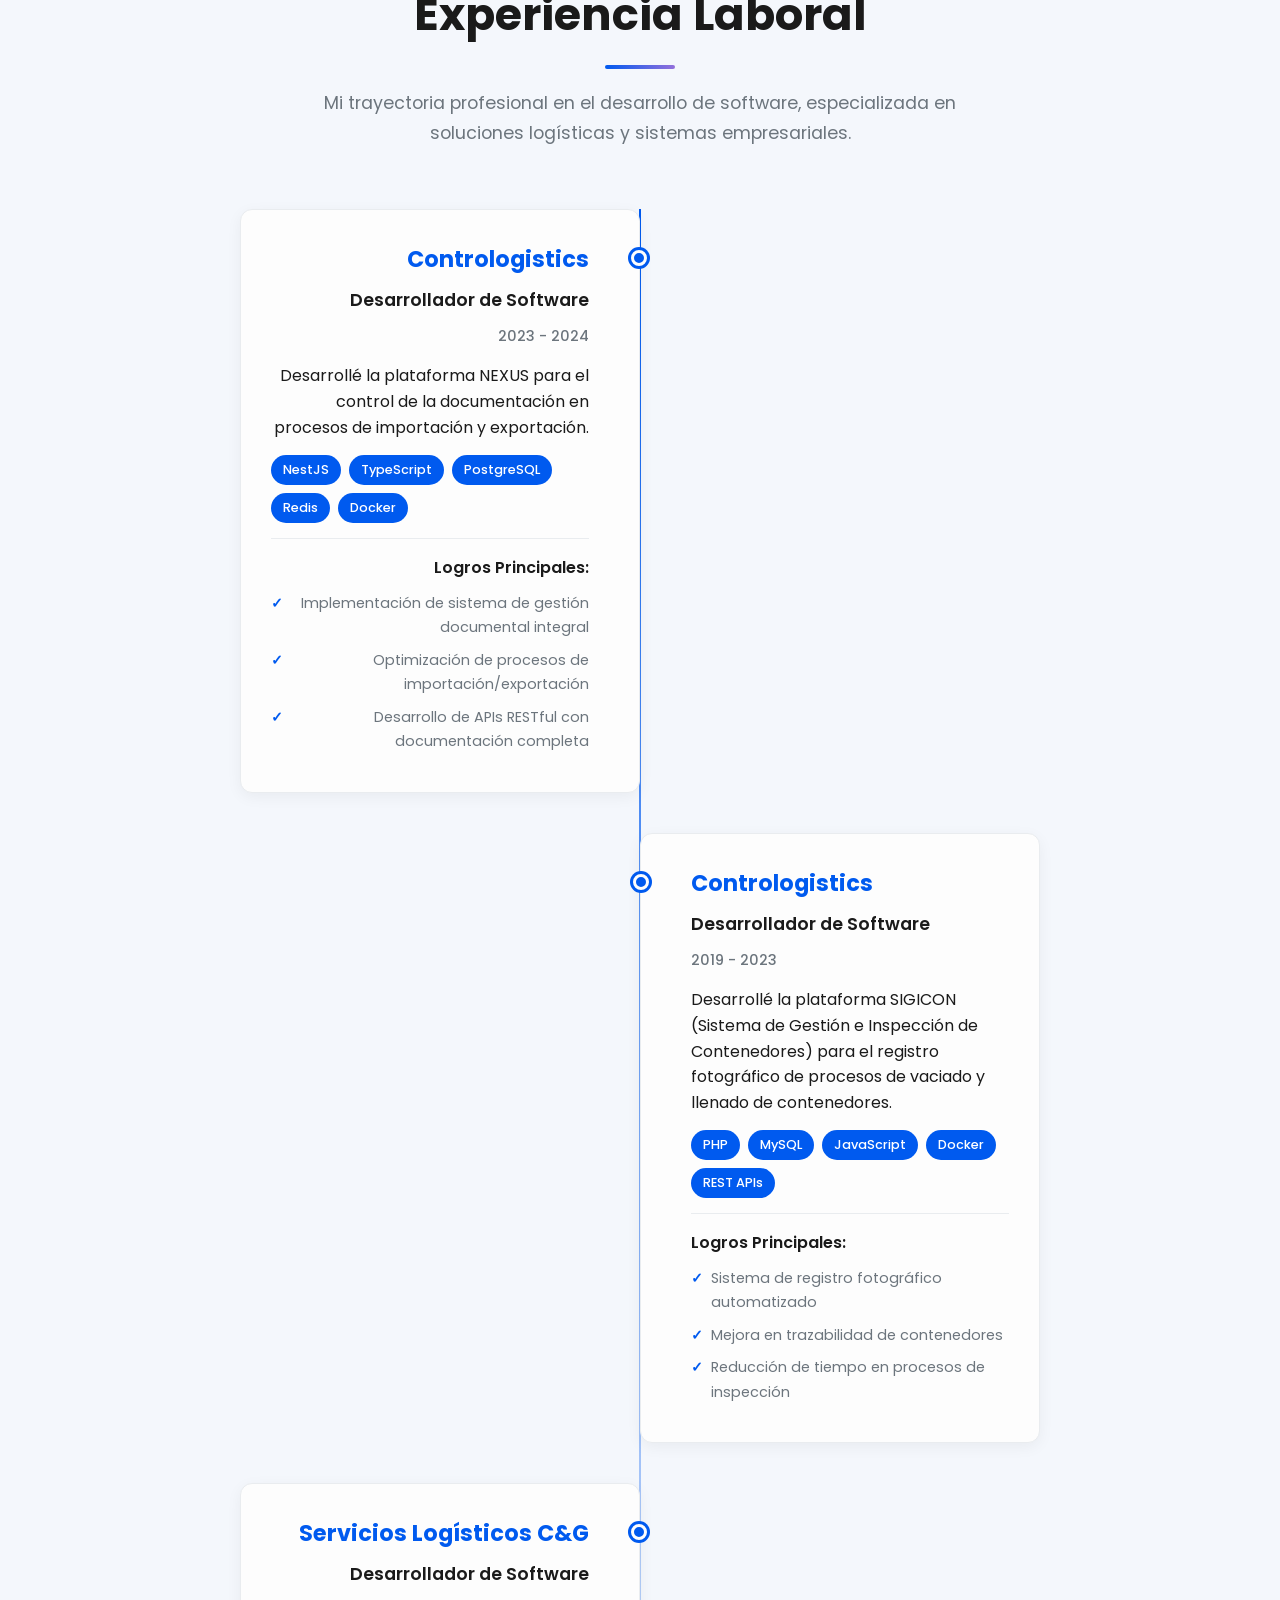
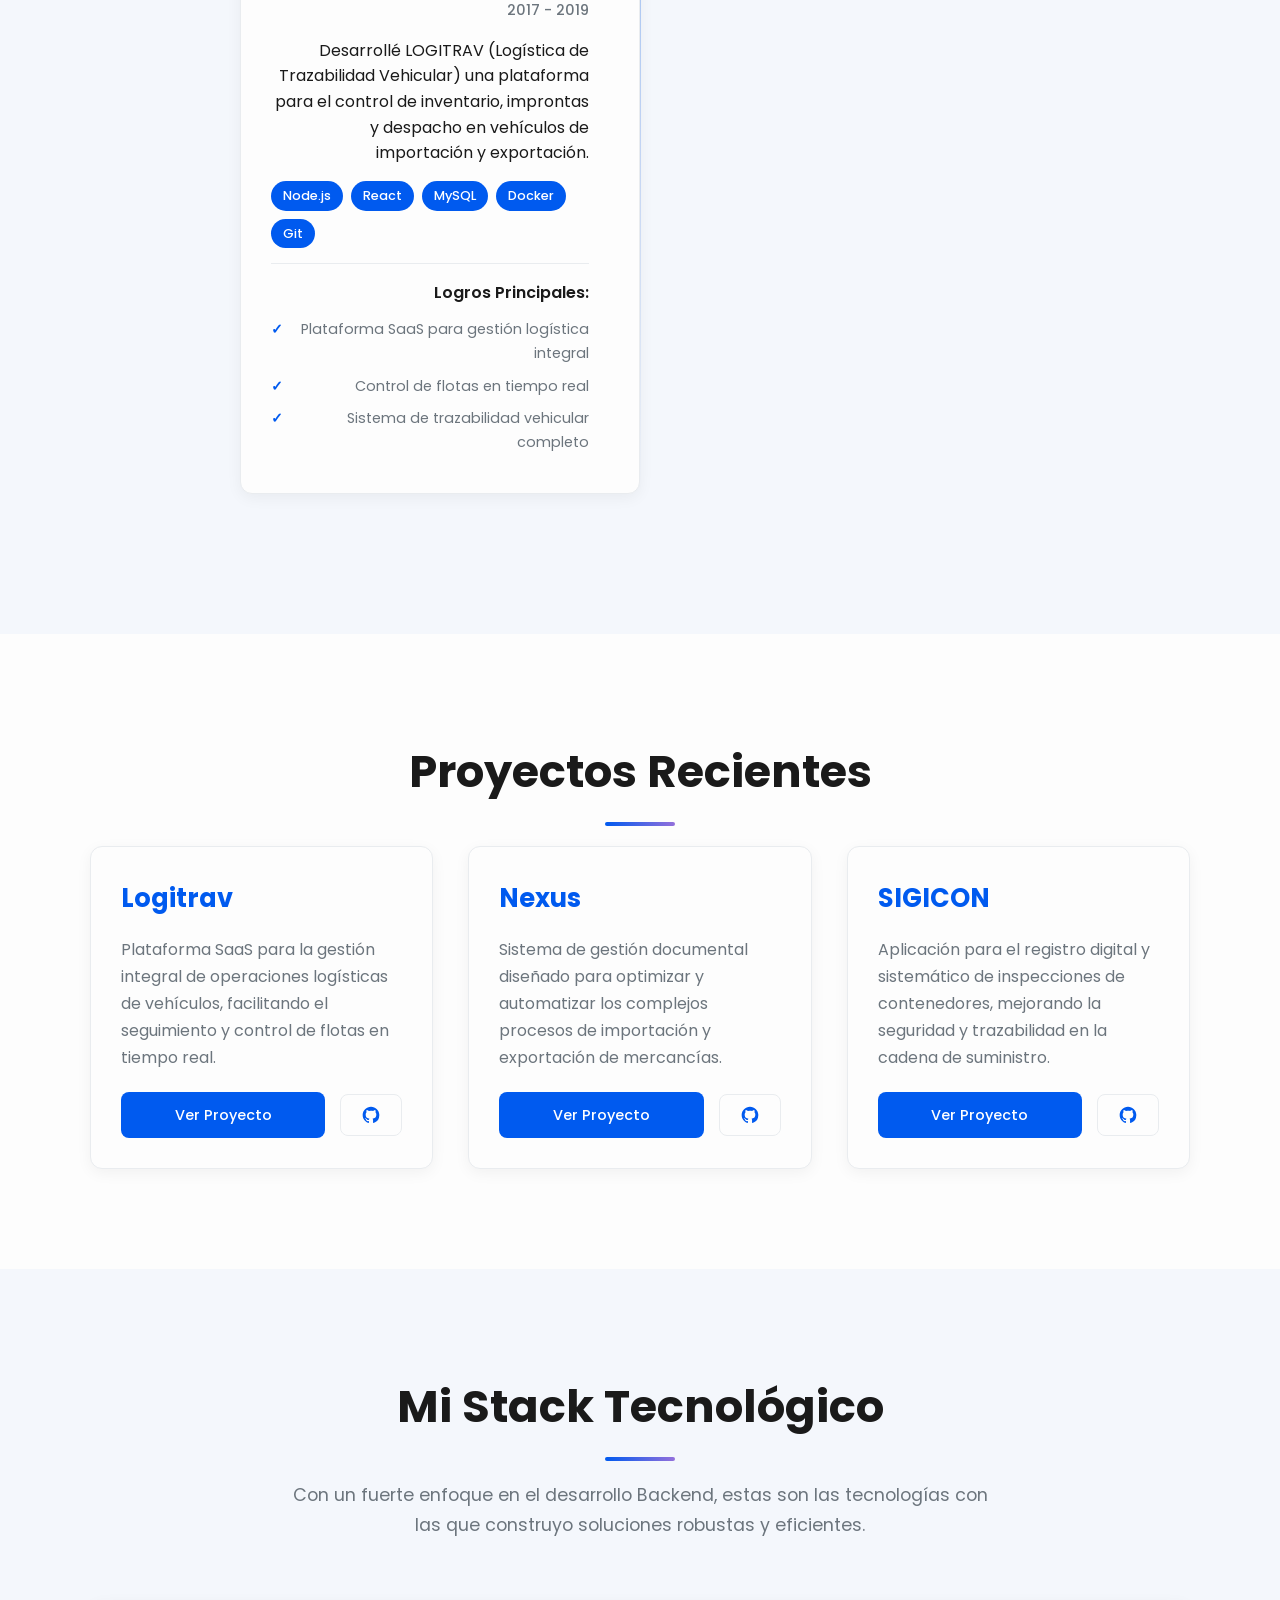
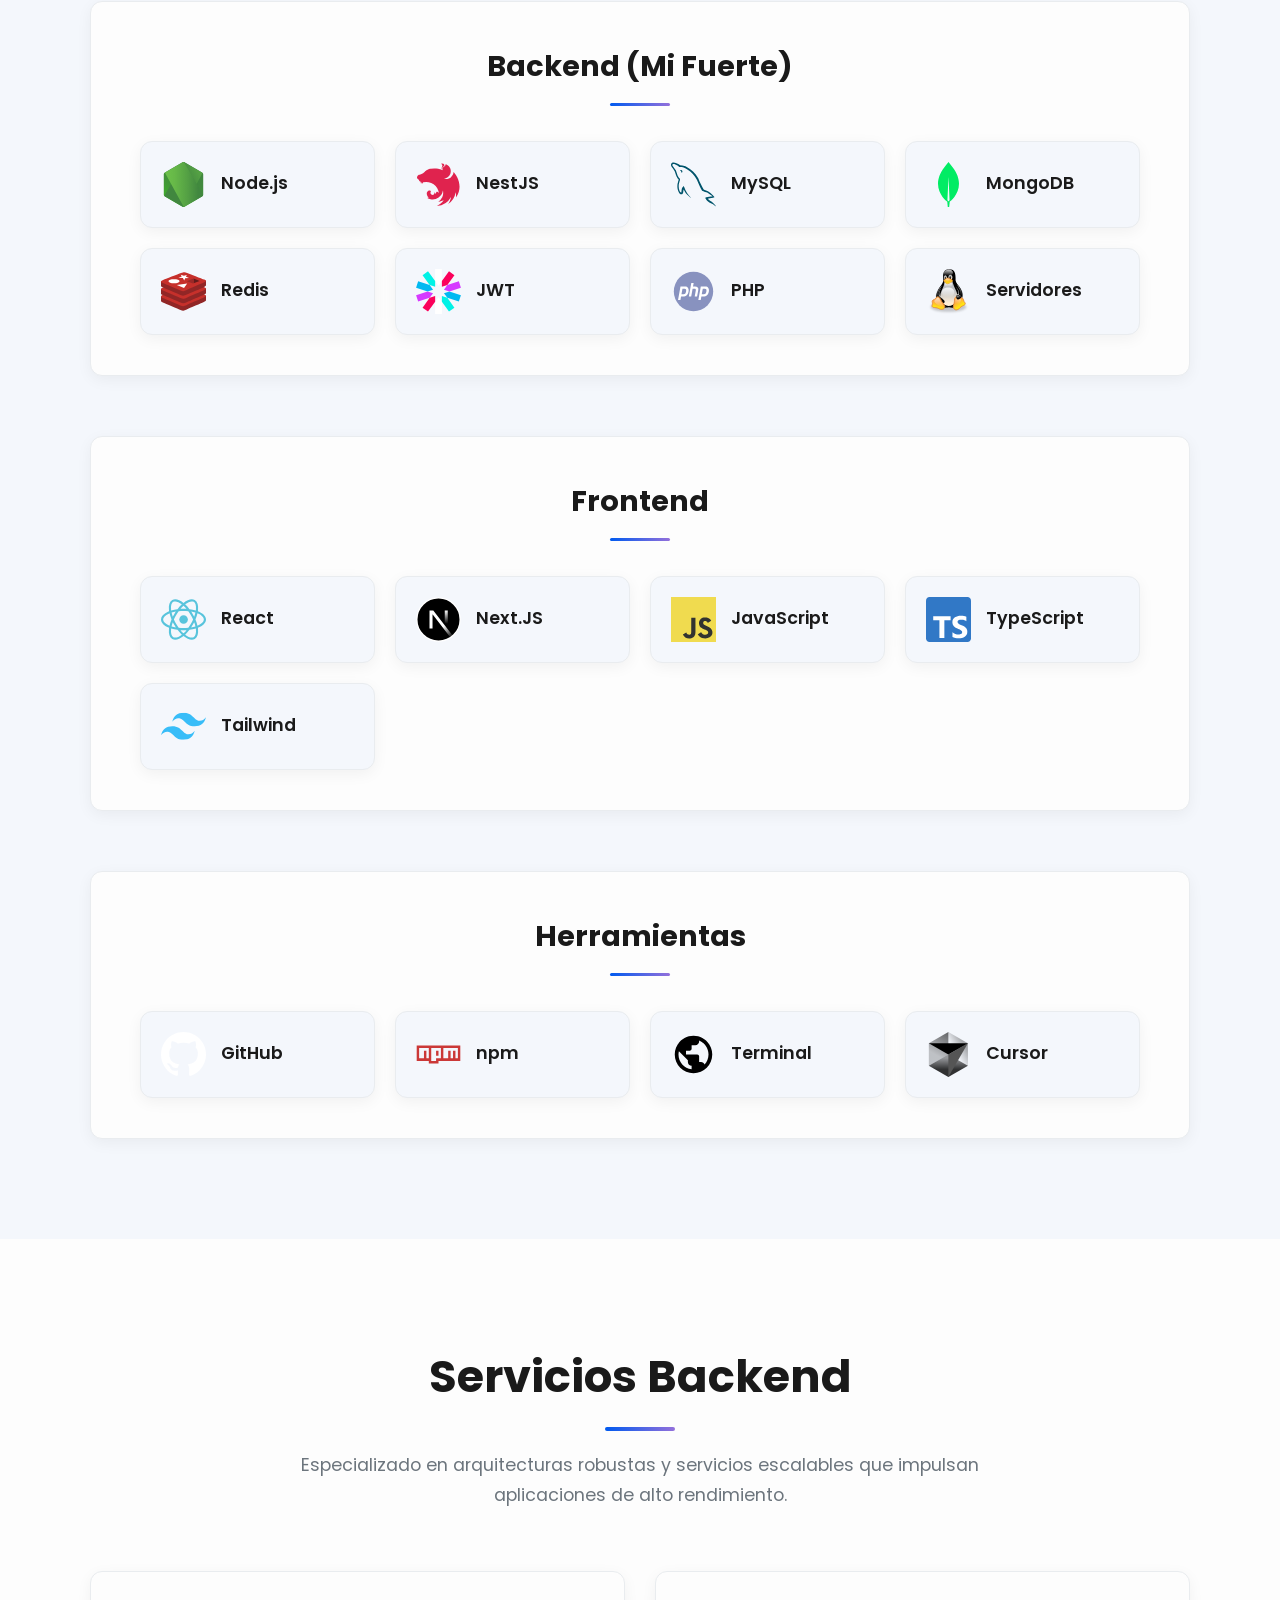
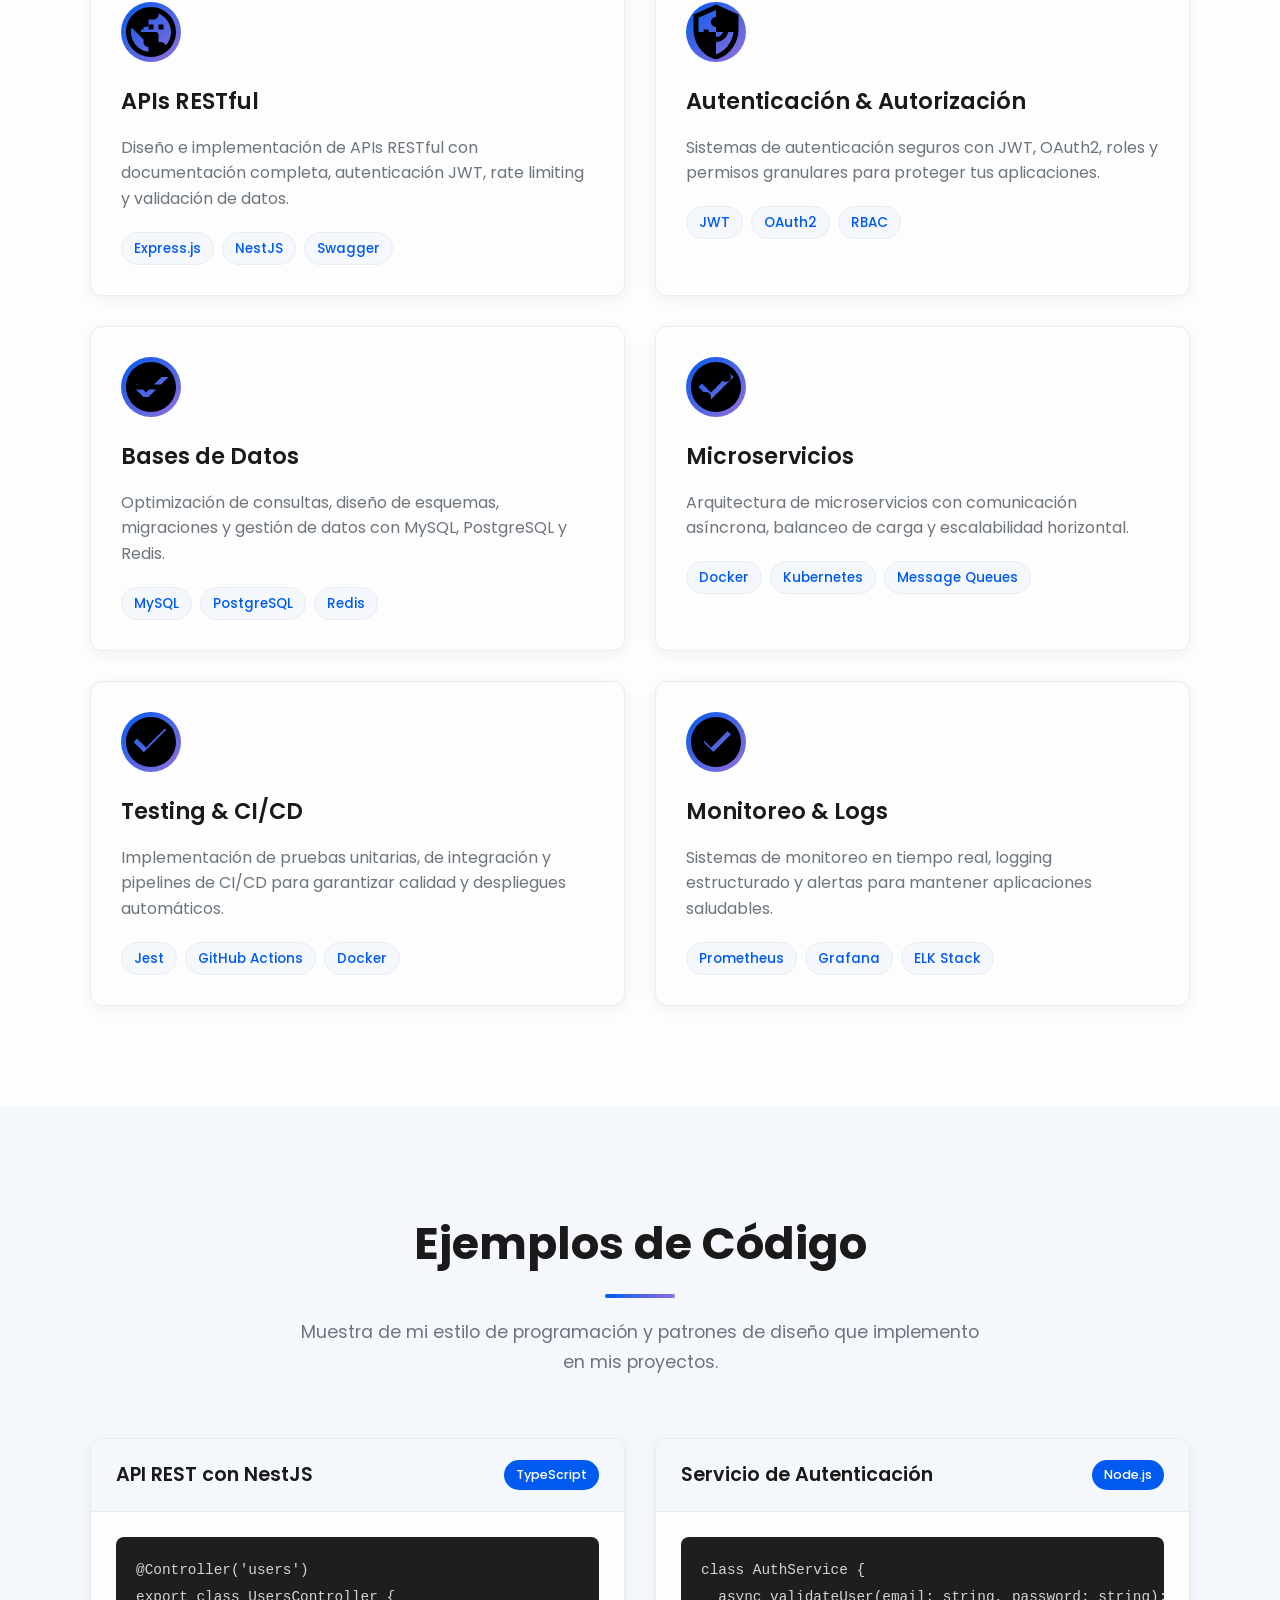
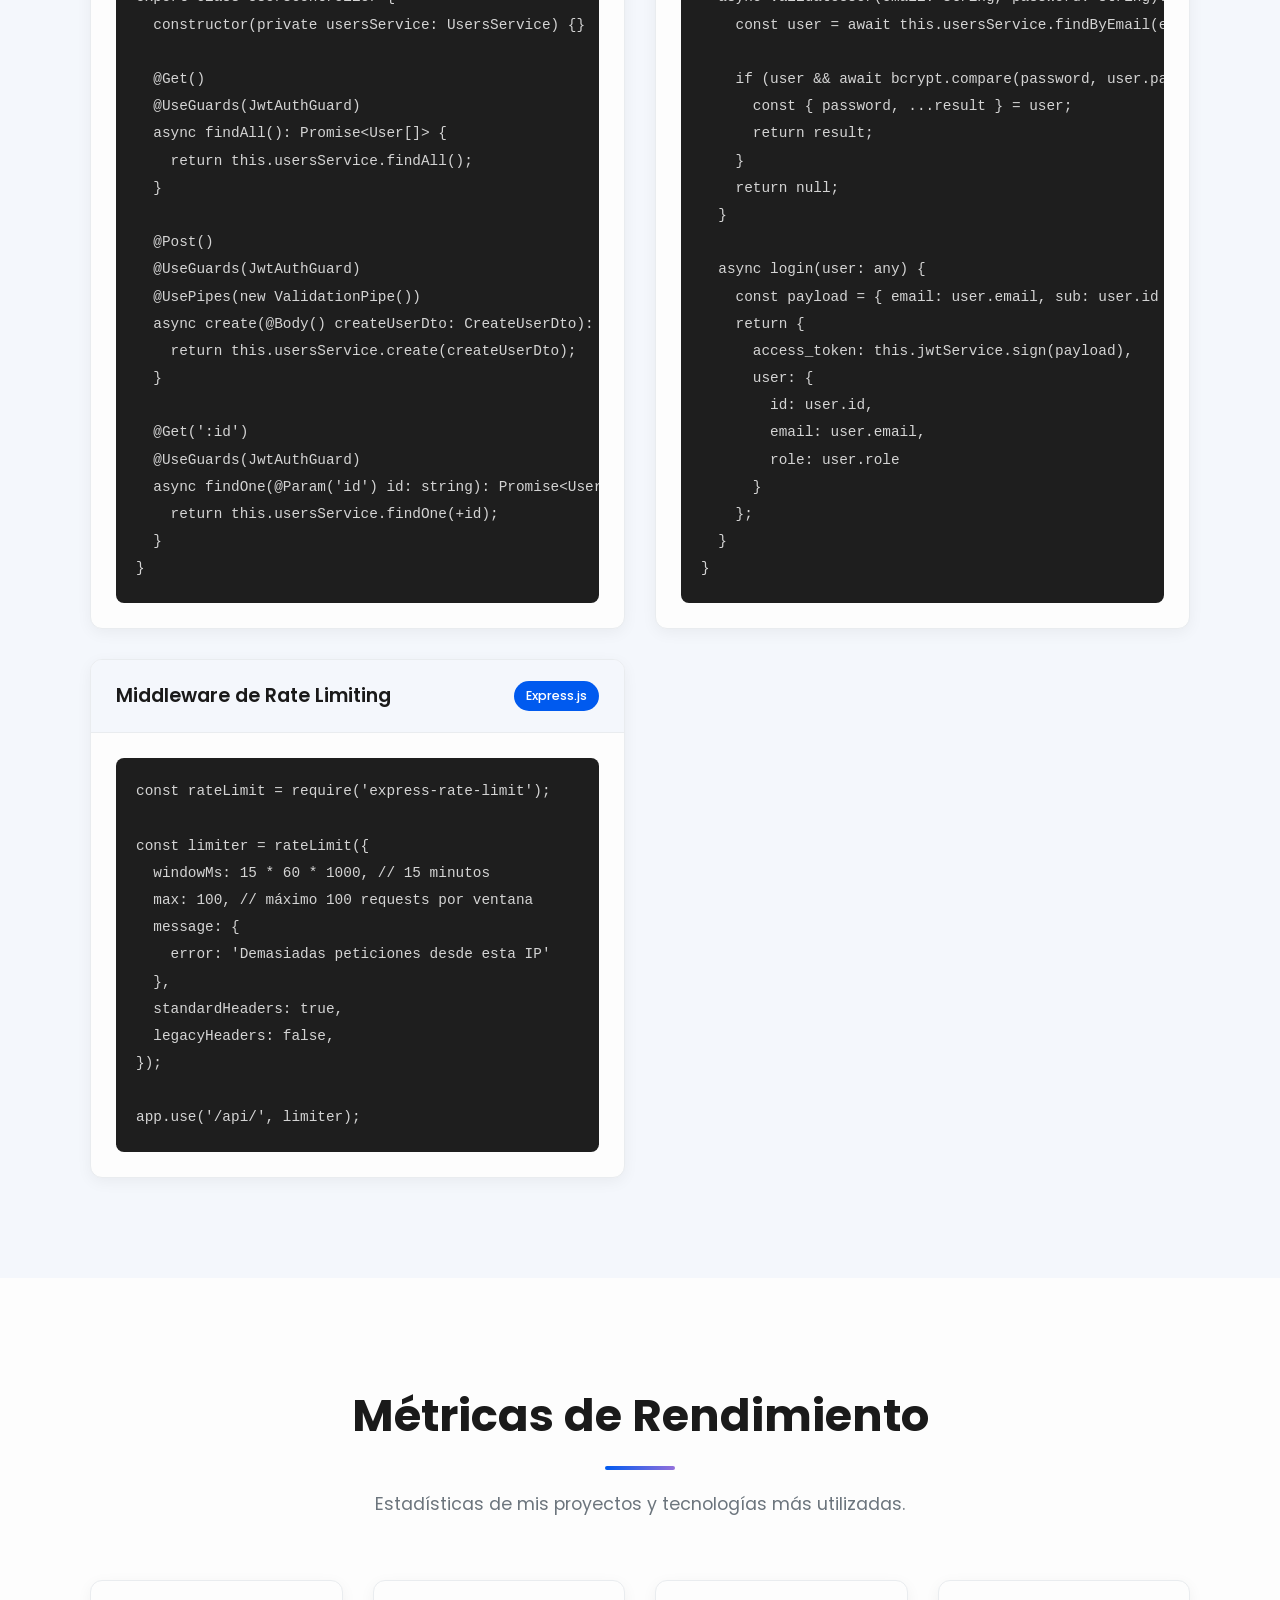
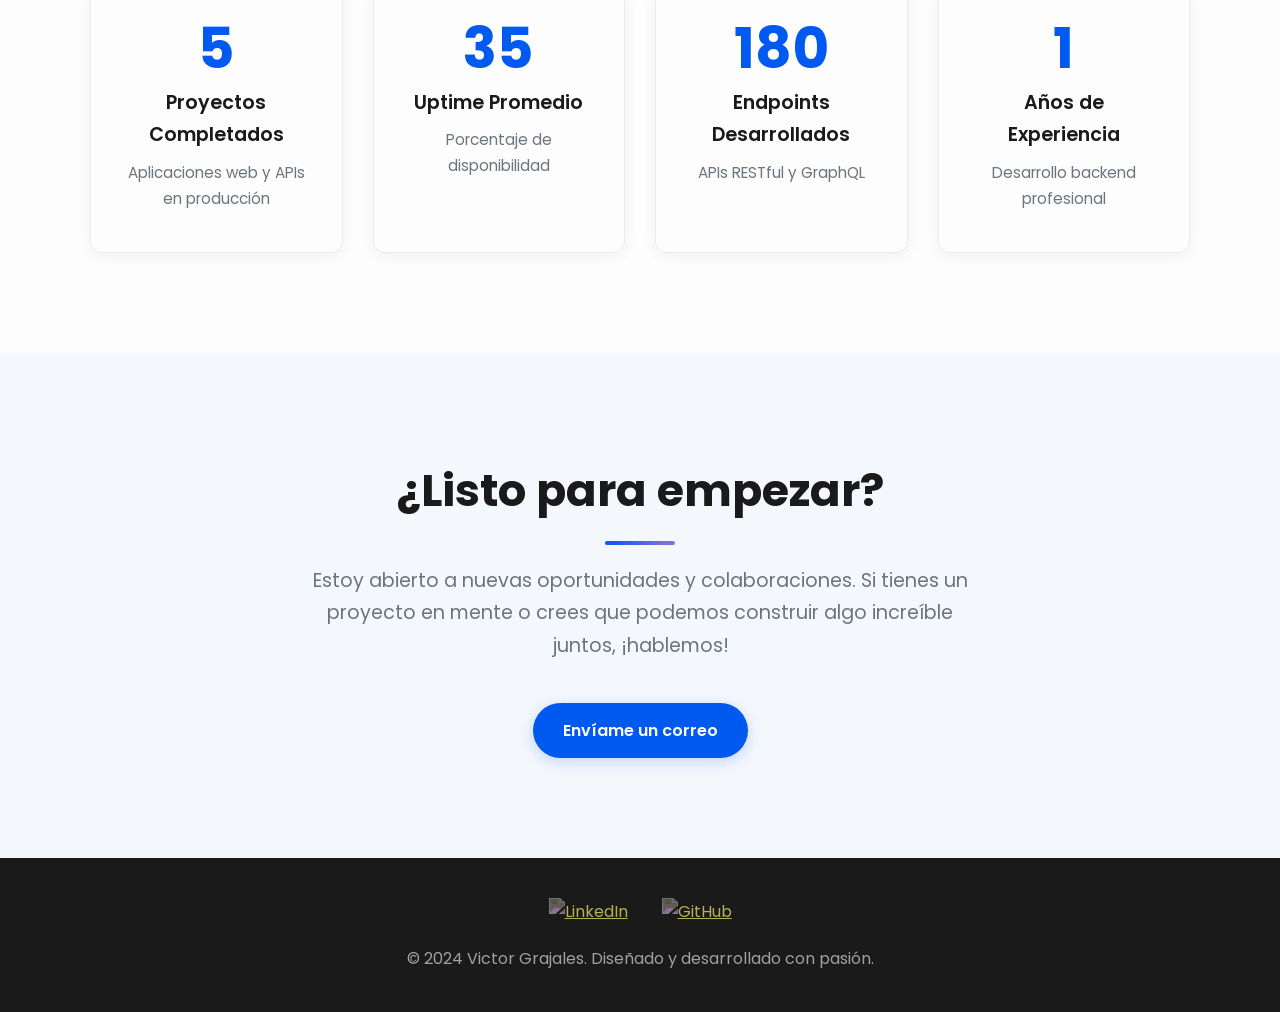
==== commit 8ae6d98d: "Añadir sección de experiencia laboral con carga dinámica y estilos correspondientes" ====
--- a/index.html
+++ b/index.html
@@ -77,6 +77,18 @@
             </div>
         </section>
 
+        <!-- ======== SECCIÓN EXPERIENCIA LABORAL ======== -->
+        <section id="experiencia" class="fade-in-section">
+            <div class="container">
+                <h2 class="section-titulo">Experiencia Laboral</h2>
+                <p class="section-subtitulo">Mi trayectoria profesional en el desarrollo de software, especializada en soluciones logísticas y sistemas empresariales.</p>
+                
+                <div id="experiencia-container" class="experiencia-timeline">
+                    <!-- La experiencia se cargará dinámicamente desde experience.json -->
+                </div>
+            </div>
+        </section>
+
         <!-- ======== SECCIÓN PROYECTOS ======== -->
         <section id="proyectos" class="fade-in-section">
             <div class="container">
--- a/css/main.css
+++ b/css/main.css
@@ -534,6 +534,164 @@
     color: var(--color-texto);
 }
 
+/* --- Sección Experiencia Laboral --- */
+.experiencia-timeline {
+    position: relative;
+    max-width: 800px;
+    margin: 0 auto;
+}
+
+.experiencia-timeline::before {
+    content: '';
+    position: absolute;
+    left: 50%;
+    top: 0;
+    bottom: 0;
+    width: 2px;
+    background: linear-gradient(to bottom, var(--color-primario), transparent);
+    transform: translateX(-50%);
+}
+
+.experiencia-item {
+    position: relative;
+    margin-bottom: 40px;
+    padding: 30px;
+    background: var(--color-fondo);
+    border-radius: var(--radio-borde);
+    box-shadow: var(--sombra-suave);
+    border: 1px solid var(--color-borde);
+    transition: var(--transicion-suave);
+}
+
+.experiencia-item::before {
+    content: '';
+    position: absolute;
+    left: -8px;
+    top: 40px;
+    width: 16px;
+    height: 16px;
+    background: var(--color-primario);
+    border-radius: 50%;
+    border: 3px solid var(--color-fondo);
+    box-shadow: 0 0 0 3px var(--color-primario);
+}
+
+.experiencia-item:nth-child(even) {
+    margin-left: 50%;
+    padding-left: 50px;
+}
+
+.experiencia-item:nth-child(odd) {
+    margin-right: 50%;
+    padding-right: 50px;
+    text-align: right;
+}
+
+.experiencia-item:nth-child(odd)::before {
+    right: -8px;
+    left: auto;
+}
+
+.experiencia-item:hover {
+    transform: translateY(-5px);
+    box-shadow: var(--sombra-elevada);
+}
+
+.experiencia-empresa {
+    font-size: 1.4rem;
+    font-weight: 700;
+    color: var(--color-primario);
+    margin-bottom: 8px;
+}
+
+.experiencia-cargo {
+    font-size: 1.1rem;
+    font-weight: 600;
+    color: var(--color-texto);
+    margin-bottom: 8px;
+}
+
+.experiencia-fecha {
+    font-size: 0.9rem;
+    color: var(--color-secundario);
+    margin-bottom: 15px;
+    font-weight: 500;
+}
+
+.experiencia-descripcion {
+    color: var(--color-texto);
+    line-height: 1.6;
+    margin-bottom: 15px;
+}
+
+.experiencia-tecnologias {
+    display: flex;
+    flex-wrap: wrap;
+    gap: 8px;
+    margin-top: 15px;
+}
+
+.experiencia-tecnologia {
+    background: var(--color-primario);
+    color: white;
+    padding: 4px 12px;
+    border-radius: 20px;
+    font-size: 0.8rem;
+    font-weight: 500;
+}
+
+.experiencia-logros {
+    margin-top: 15px;
+    padding-top: 15px;
+    border-top: 1px solid var(--color-borde);
+}
+
+.experiencia-logros h4 {
+    font-size: 1rem;
+    font-weight: 600;
+    color: var(--color-texto);
+    margin-bottom: 10px;
+}
+
+.experiencia-logros ul {
+    list-style: none;
+    padding: 0;
+}
+
+.experiencia-logros li {
+    position: relative;
+    padding-left: 20px;
+    margin-bottom: 8px;
+    color: var(--color-secundario);
+    font-size: 0.9rem;
+}
+
+.experiencia-logros li::before {
+    content: '✓';
+    position: absolute;
+    left: 0;
+    color: var(--color-primario);
+    font-weight: bold;
+}
+
+@media (max-width: 768px) {
+    .experiencia-timeline::before {
+        left: 20px;
+    }
+    
+    .experiencia-item {
+        margin-left: 0 !important;
+        margin-right: 0 !important;
+        padding: 20px !important;
+        text-align: left !important;
+    }
+    
+    .experiencia-item::before {
+        left: -8px !important;
+        right: auto !important;
+    }
+}
+
 /* --- Sección Servicios Backend --- */
 .servicios-grid {
     display: grid;
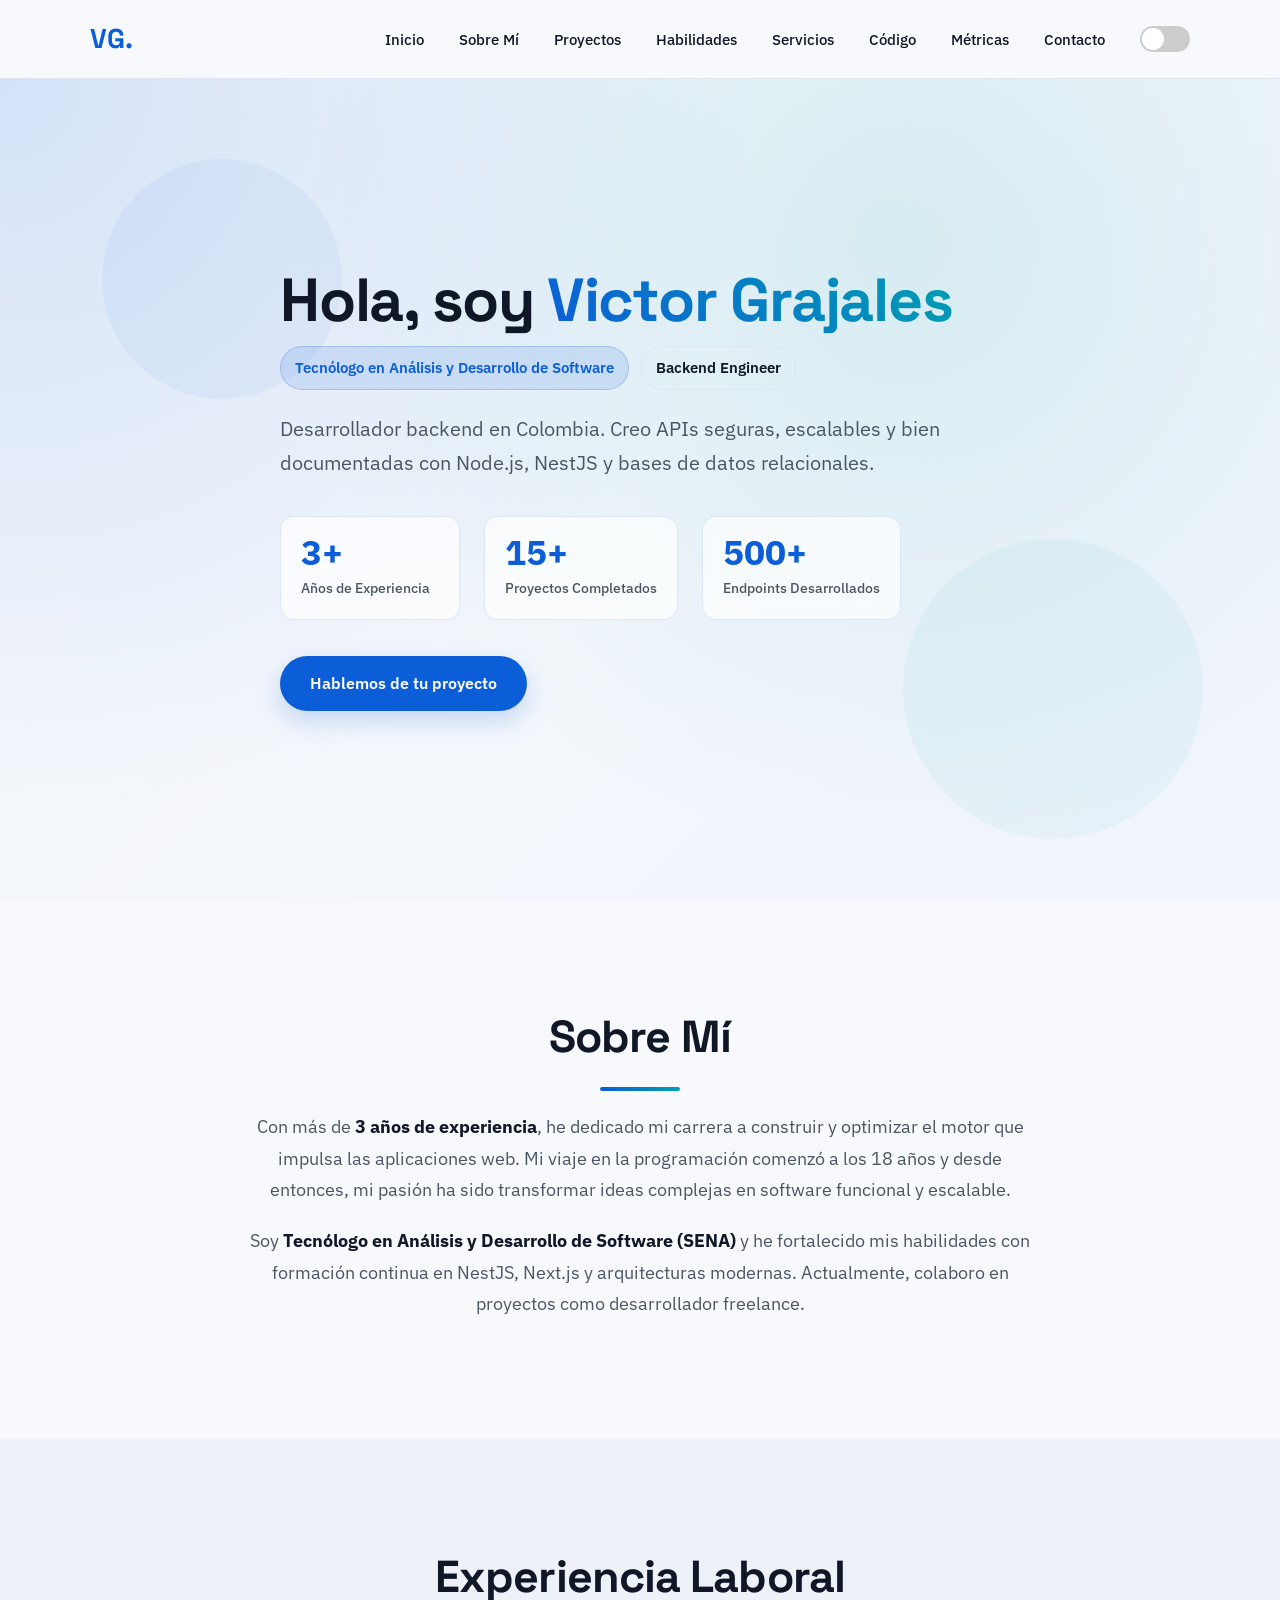
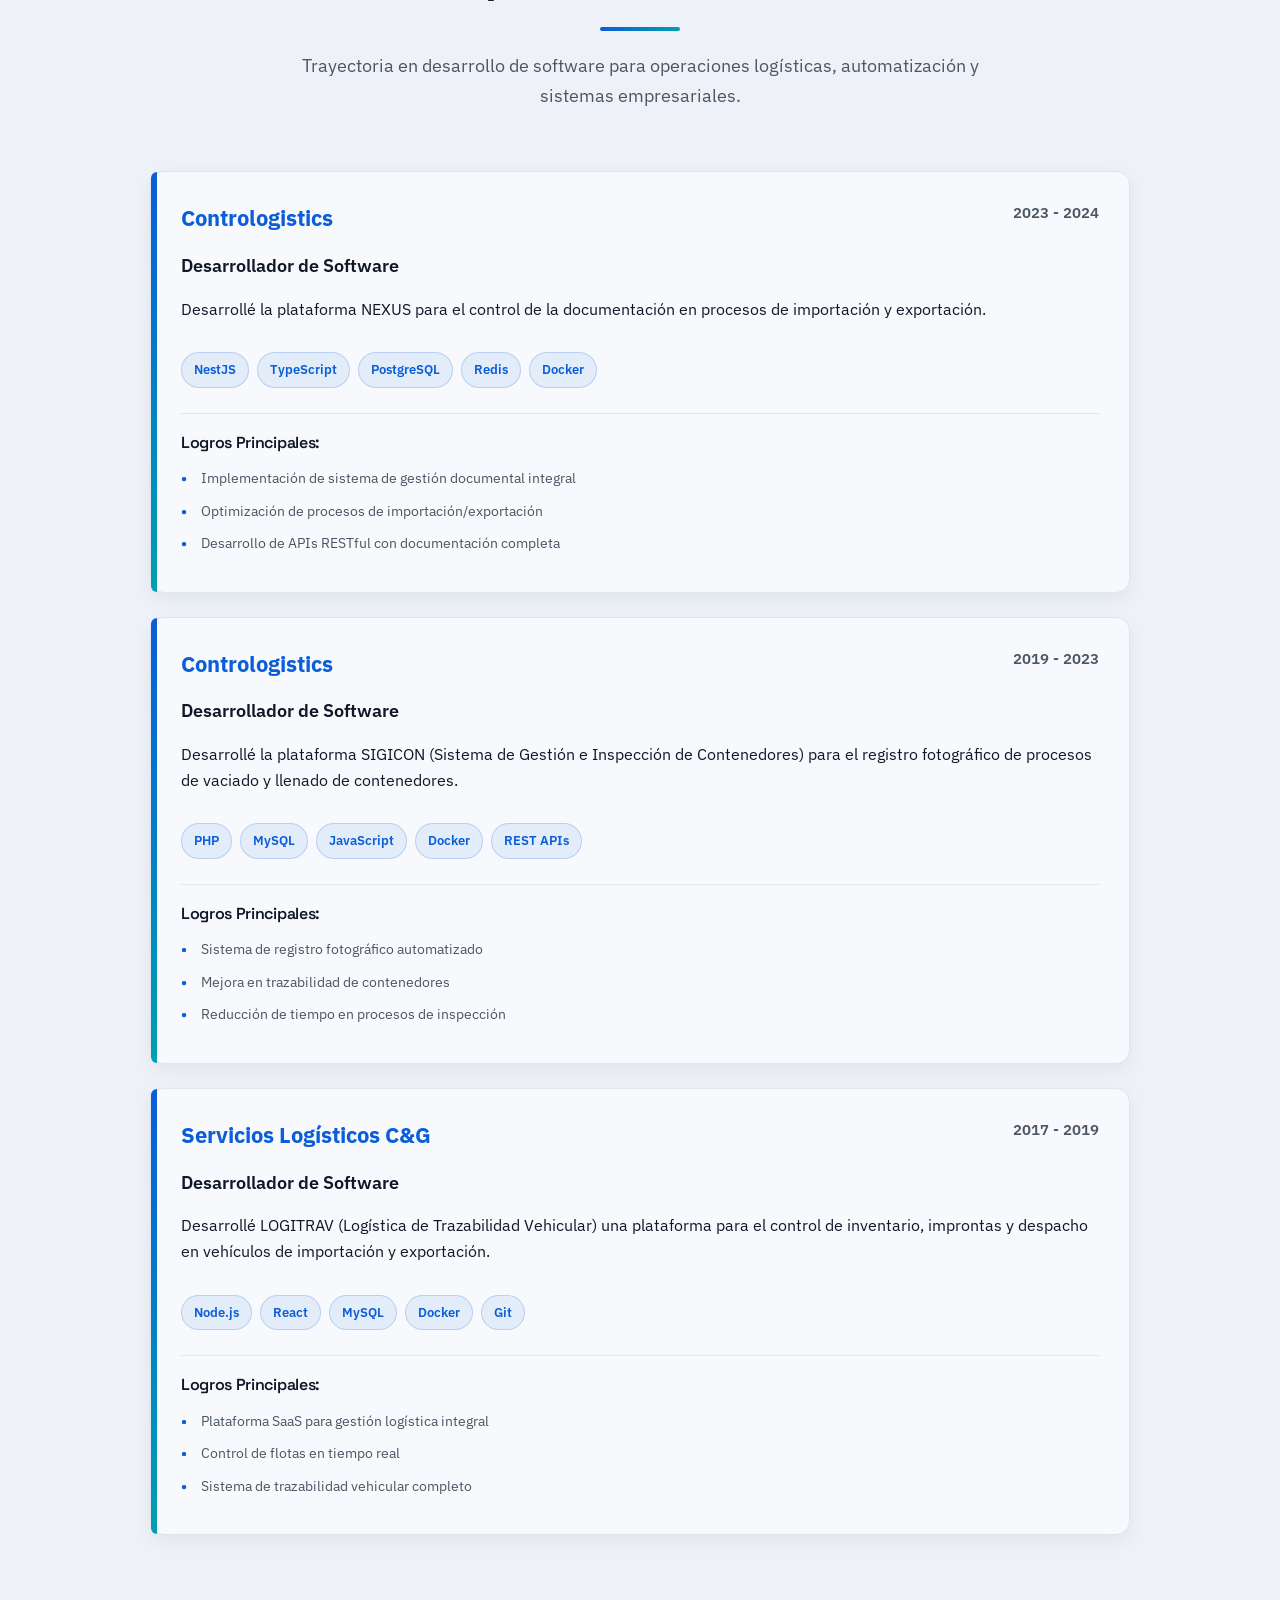
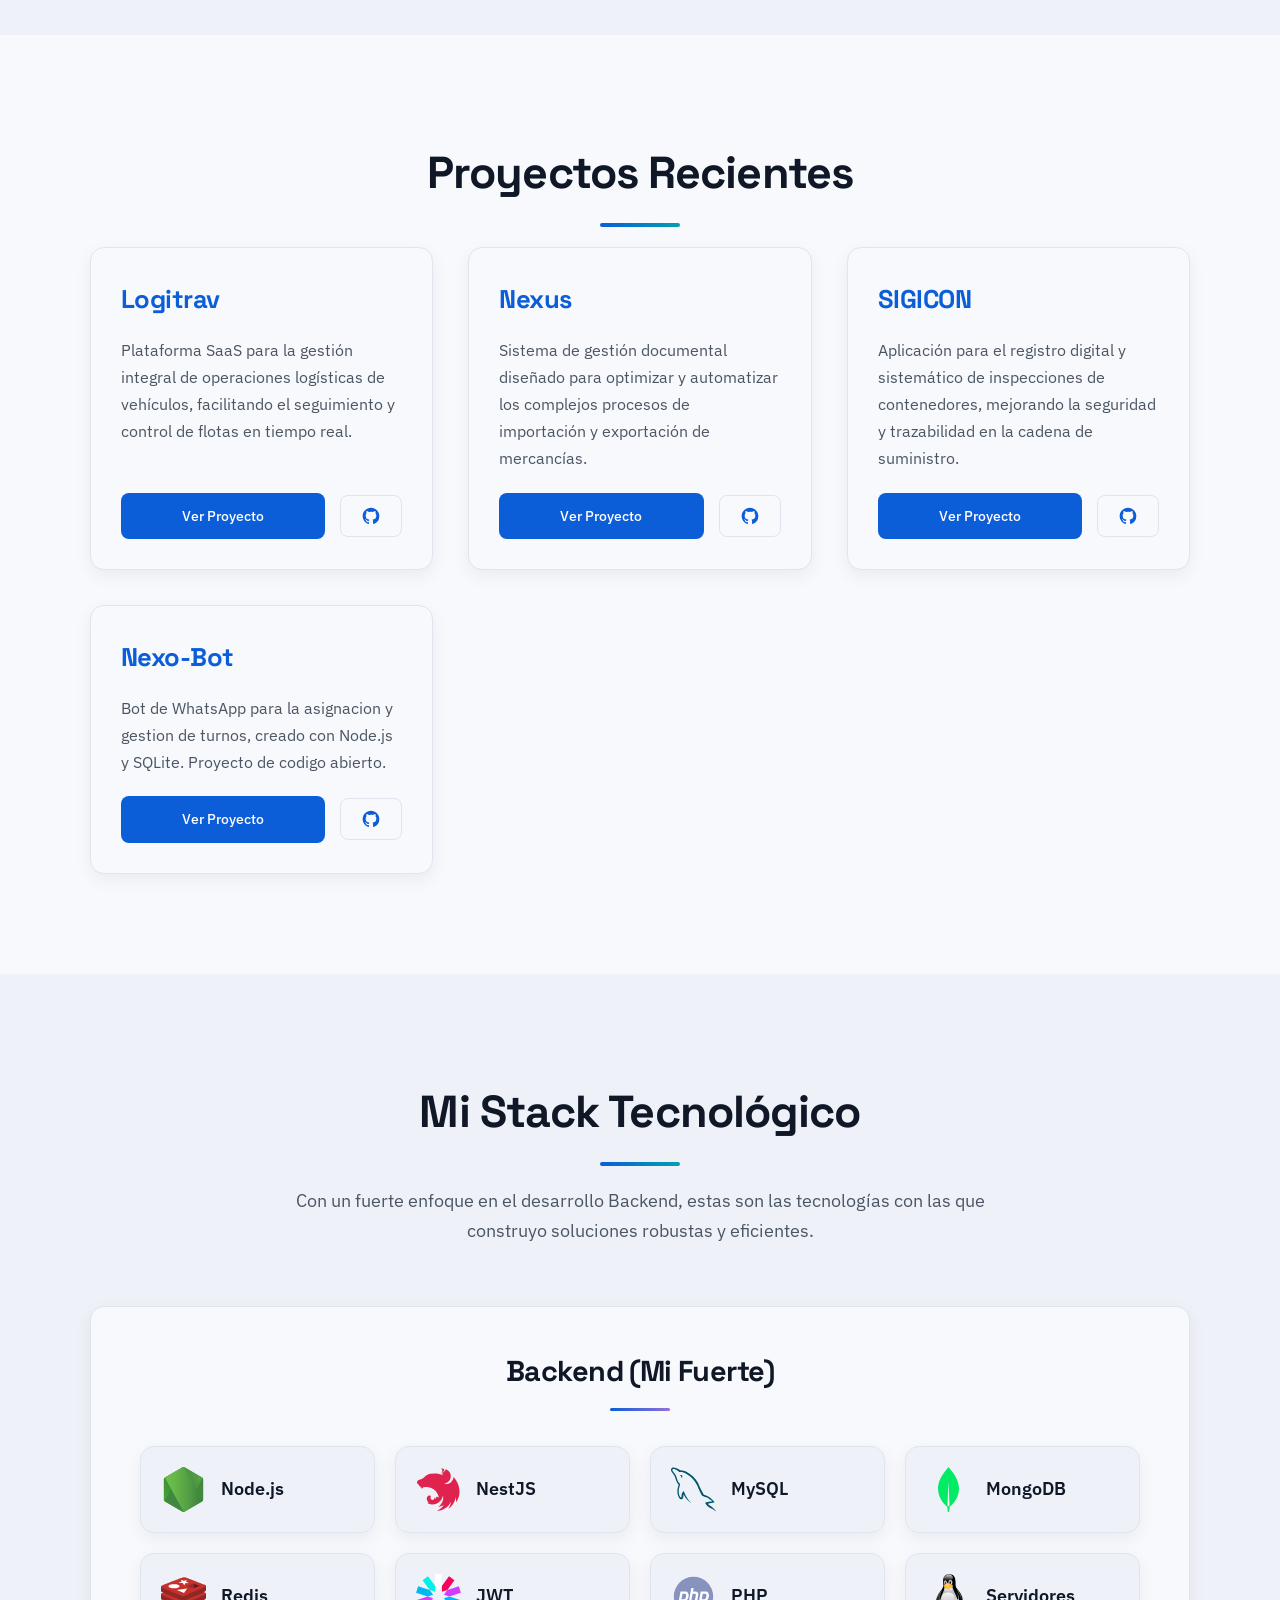
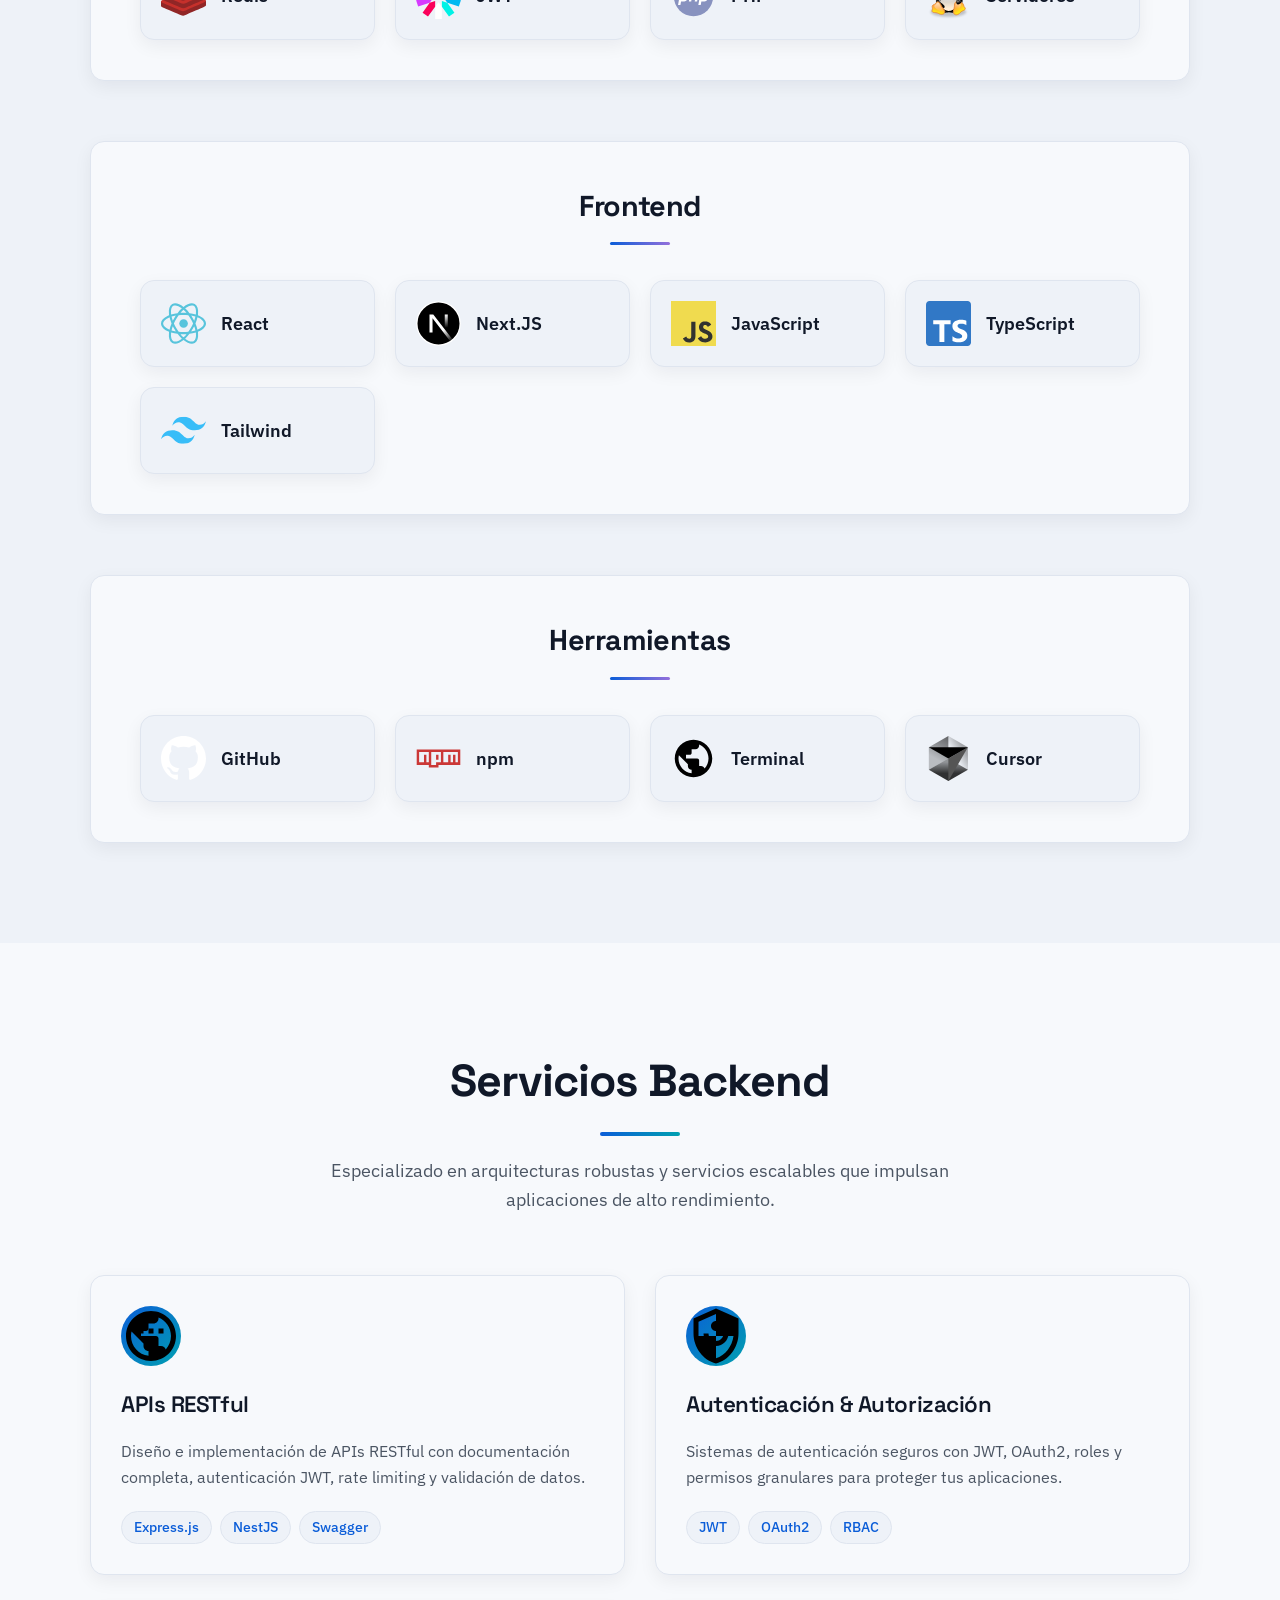
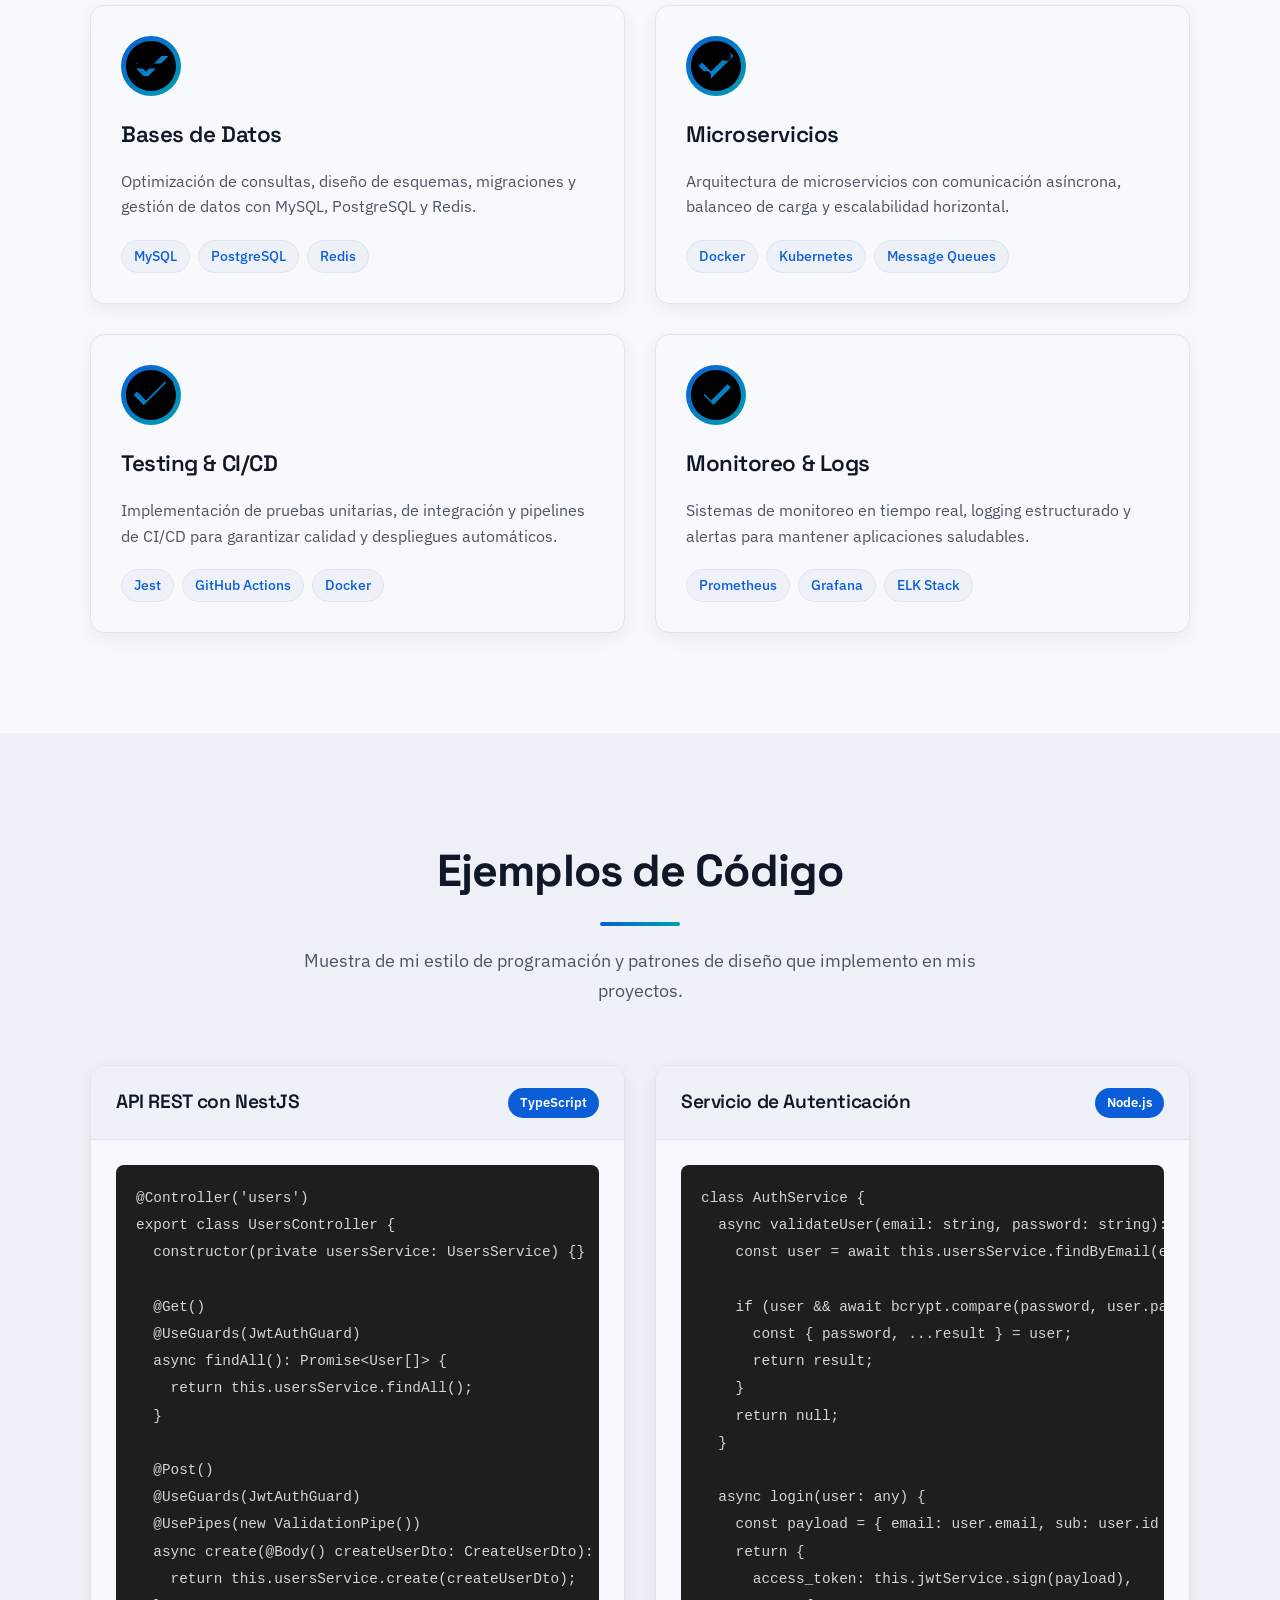
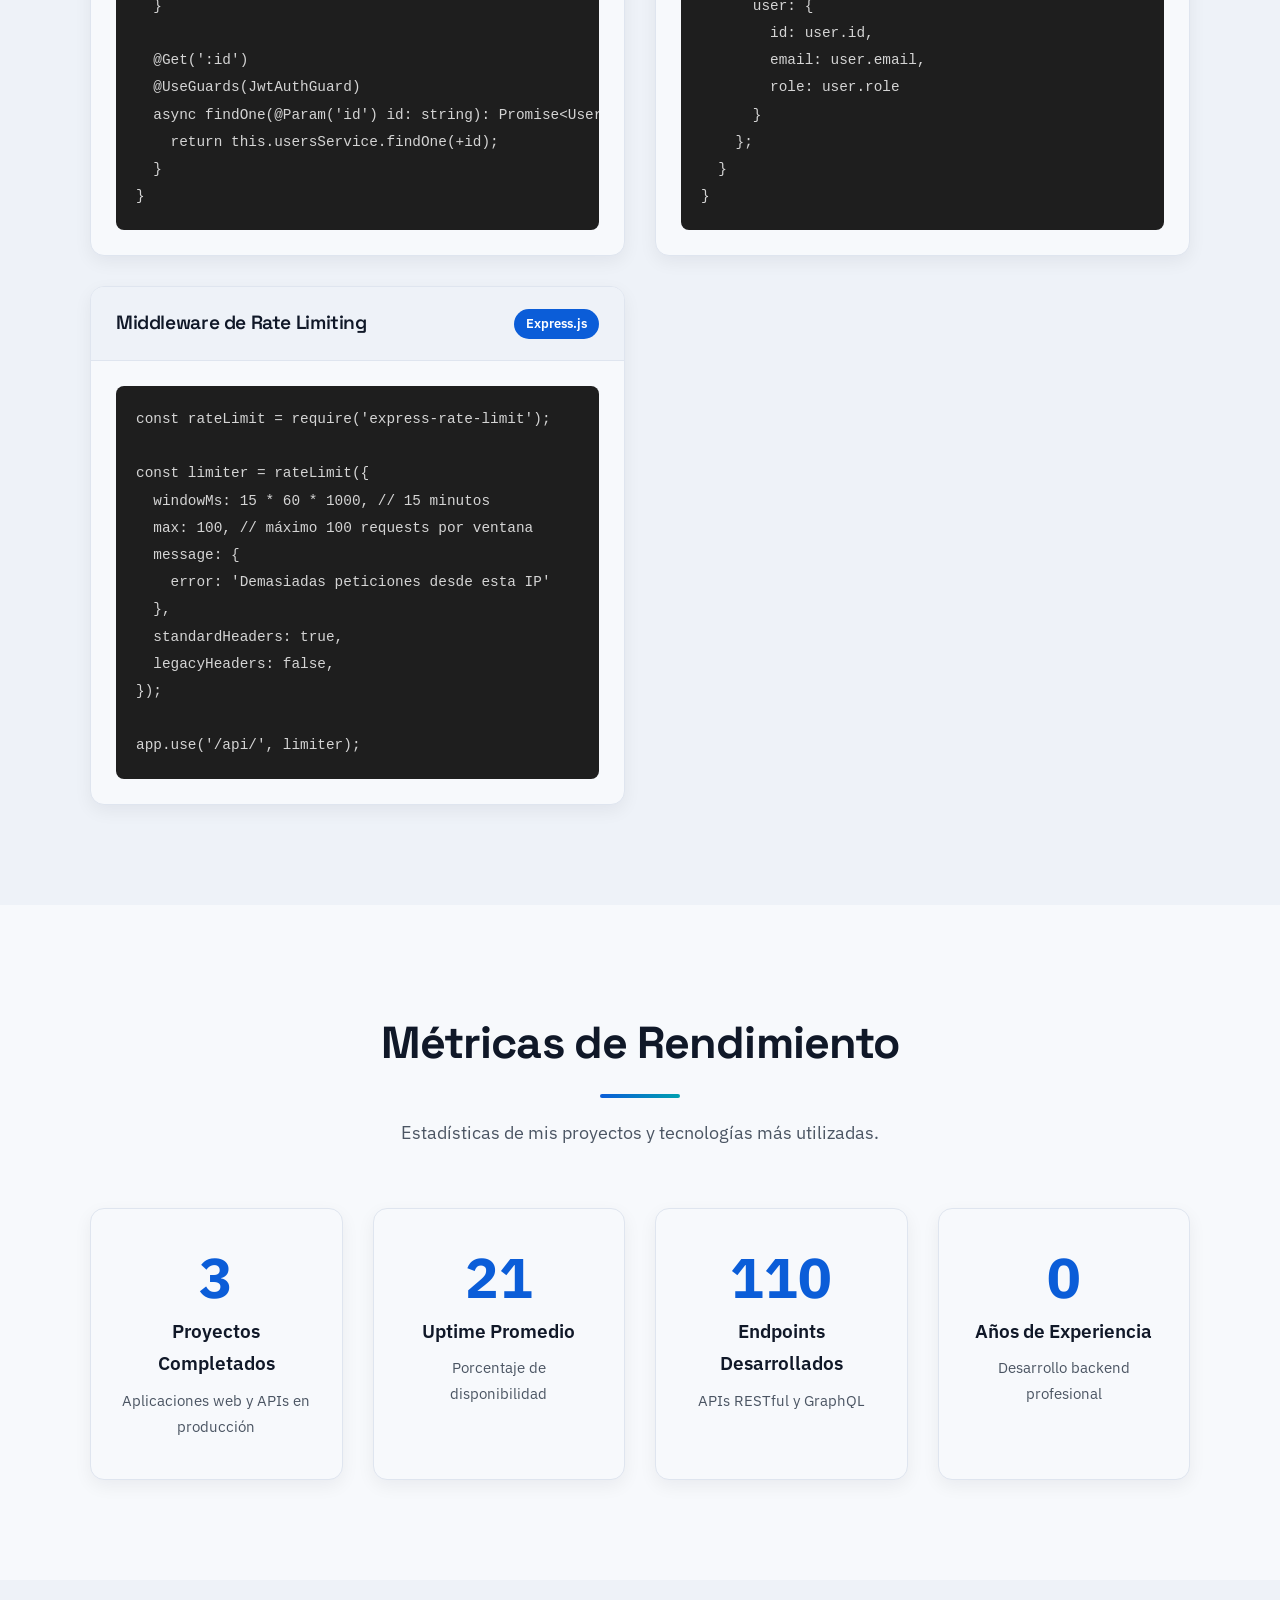
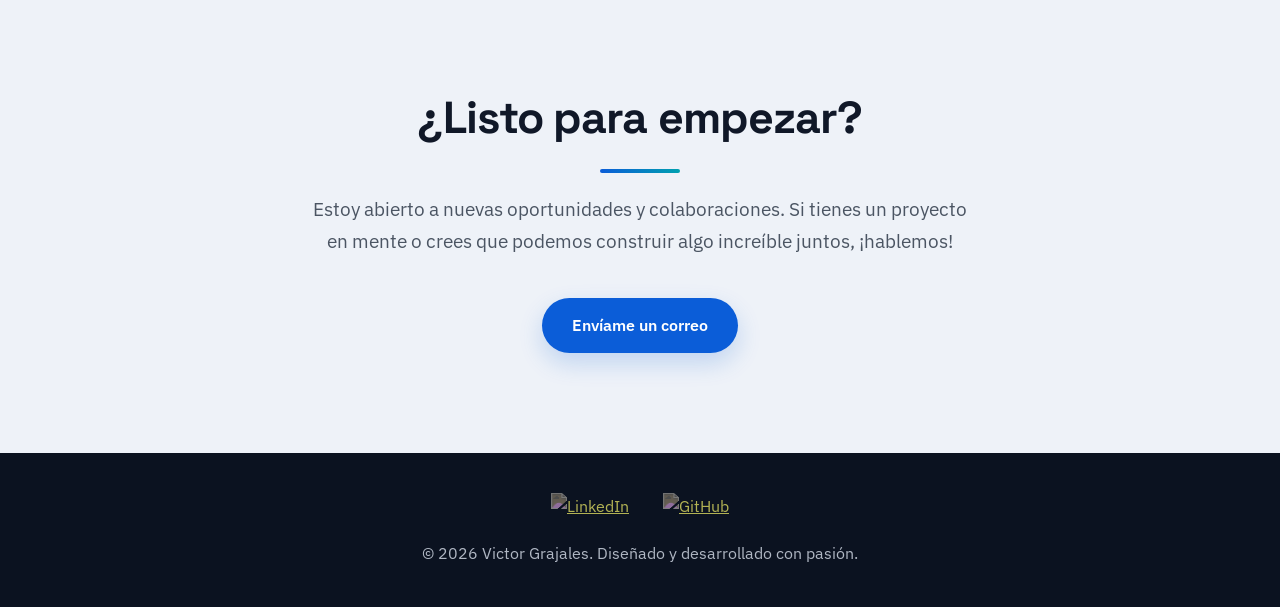
==== commit bbeb6be9: "Actualizar estilos y contenido del CV, incluyendo cambios en títulos, descripciones de proyectos y m" ====
--- a/index.html
+++ b/index.html
@@ -3,10 +3,10 @@
 <head>
     <meta charset="UTF-8">
     <meta name="viewport" content="width=device-width, initial-scale=1.0">
-    <title>Victor Grajales | Desarrollador Backend</title>
+    <title>Victor Grajales | Tecnólogo en Análisis y Desarrollo de Software</title>
     <link rel="preconnect" href="https://fonts.googleapis.com">
     <link rel="preconnect" href="https://fonts.gstatic.com" crossorigin>
-    <link href="https://fonts.googleapis.com/css2?family=Poppins:wght@300;400;500;600;700&display=swap" rel="stylesheet">
+    <link href="https://fonts.googleapis.com/css2?family=IBM+Plex+Sans:wght@300;400;500;600;700&family=Space+Grotesk:wght@400;500;600;700&display=swap" rel="stylesheet">
     <link rel="stylesheet" href="css/main.css">
 </head>
 <body>
@@ -43,7 +43,11 @@
         <section id="hero">
             <div class="hero-contenido">
                 <h1>Hola, soy <span>Victor Grajales</span></h1>
-                <p class="subtitulo">Desarrollador Backend de Colombia, especializado en crear soluciones web robustas y eficientes con Node.js.</p>
+                <div class="hero-badges">
+                    <span class="badge">Tecnólogo en Análisis y Desarrollo de Software</span>
+                    <span class="badge badge-outline">Backend Engineer</span>
+                </div>
+                <p class="subtitulo">Desarrollador backend en Colombia. Creo APIs seguras, escalables y bien documentadas con Node.js, NestJS y bases de datos relacionales.</p>
                 <div class="hero-stats">
                     <div class="stat-item">
                         <span class="stat-number">3+</span>
@@ -71,7 +75,7 @@
                         Con más de <strong>3 años de experiencia</strong>, he dedicado mi carrera a construir y optimizar el motor que impulsa las aplicaciones web. Mi viaje en la programación comenzó a los 18 años y desde entonces, mi pasión ha sido transformar ideas complejas en software funcional y escalable.
                     </p>
                     <p>
-                        Soy <strong>Tecnólogo en Desarrollo de Software del SENA</strong> y he fortalecido mis habilidades con formación continua en NestJS, Next.JS y arquitecturas de software modernas. Actualmente, colaboro en proyectos como desarrollador freelance.
+                        Soy <strong>Tecnólogo en Análisis y Desarrollo de Software (SENA)</strong> y he fortalecido mis habilidades con formación continua en NestJS, Next.js y arquitecturas modernas. Actualmente, colaboro en proyectos como desarrollador freelance.
                     </p>
                 </div>
             </div>
@@ -81,7 +85,7 @@
         <section id="experiencia" class="fade-in-section">
             <div class="container">
                 <h2 class="section-titulo">Experiencia Laboral</h2>
-                <p class="section-subtitulo">Mi trayectoria profesional en el desarrollo de software, especializada en soluciones logísticas y sistemas empresariales.</p>
+                <p class="section-subtitulo">Trayectoria en desarrollo de software para operaciones logísticas, automatización y sistemas empresariales.</p>
                 
                 <div id="experiencia-container" class="experiencia-timeline">
                     <!-- La experiencia se cargará dinámicamente desde experience.json -->
@@ -276,7 +280,7 @@
                     <img src="https://www.vectorlogo.zone/logos/github/github-icon.svg" alt="GitHub">
                 </a>
             </div>
-            <p>&copy; 2024 Victor Grajales. Diseñado y desarrollado con pasión.</p>
+            <p>&copy; 2026 Victor Grajales. Diseñado y desarrollado con pasión.</p>
         </div>
     </footer>
 
--- a/css/main.css
+++ b/css/main.css
@@ -1,28 +1,32 @@
 /* --- Reset & Variables Globales --- */
 :root {
-    --color-primario: #005AEF;
-    --color-fondo: #FDFDFD;
-    --color-texto: #1a1a1a;
-    --color-secundario: #6c757d;
-    --color-fondo-seccion: #f4f7fc;
-    --color-borde: #e9ecef;
-    --color-header: rgba(253, 253, 253, 0.85);
-    --sombra-suave: 0 4px 15px rgba(0, 0, 0, 0.05);
-    --sombra-elevada: 0 8px 25px rgba(0, 0, 0, 0.1);
-    --radio-borde: 12px;
+    --color-primario: #0b5dd8;
+    --color-acento: #00a0b0;
+    --color-fondo: #f7f9fc;
+    --color-texto: #101828;
+    --color-secundario: #4b5563;
+    --color-fondo-seccion: #eef2f8;
+    --color-borde: #dfe5ef;
+    --color-header: rgba(247, 249, 252, 0.9);
+    --sombra-suave: 0 6px 18px rgba(16, 24, 40, 0.06);
+    --sombra-elevada: 0 12px 30px rgba(16, 24, 40, 0.12);
+    --radio-borde: 14px;
     --transicion-suave: background-color 0.3s ease, color 0.3s ease, border-color 0.3s ease;
+    --font-sans: 'IBM Plex Sans', sans-serif;
+    --font-display: 'Space Grotesk', sans-serif;
 }
 
 [data-theme="dark"] {
-    --color-primario: #3685ff;
-    --color-fondo: #121212;
-    --color-texto: #e1e1e1;
-    --color-secundario: #a0a0a0;
-    --color-fondo-seccion: #1a1a1a;
-    --color-borde: #2c2c2c;
-    --color-header: rgba(26, 26, 26, 0.85);
-    --sombra-suave: 0 4px 15px rgba(0, 0, 0, 0.2);
-    --sombra-elevada: 0 8px 25px rgba(0, 0, 0, 0.3);
+    --color-primario: #4f8bff;
+    --color-acento: #16c5d7;
+    --color-fondo: #0f141d;
+    --color-texto: #e5e7eb;
+    --color-secundario: #9aa4b2;
+    --color-fondo-seccion: #151b26;
+    --color-borde: #263042;
+    --color-header: rgba(15, 20, 29, 0.9);
+    --sombra-suave: 0 6px 18px rgba(0, 0, 0, 0.35);
+    --sombra-elevada: 0 12px 30px rgba(0, 0, 0, 0.45);
 }
 
 *, *::before, *::after {
@@ -36,11 +40,15 @@
 }
 
 body {
-    font-family: 'Poppins', sans-serif;
+    font-family: var(--font-sans);
     background-color: var(--color-fondo);
     color: var(--color-texto);
     line-height: 1.7;
     font-size: 16px;
+    h1, h2, h3, h4, .section-titulo {
+        font-family: var(--font-display);
+        letter-spacing: -0.02em;
+    }
     -webkit-font-smoothing: antialiased;
     -moz-osx-font-smoothing: grayscale;
     transition: var(--transicion-suave);
@@ -104,9 +112,9 @@
 .section-titulo::after {
     content: '';
     display: block;
-    width: 70px;
+    width: 80px;
     height: 4px;
-    background: linear-gradient(90deg, var(--color-primario), #9370DB);
+    background: linear-gradient(90deg, var(--color-primario), var(--color-acento));
     margin: 12px auto 0;
     border-radius: 2px;
 }
@@ -114,9 +122,9 @@
 /* --- Encabezado y Navegación --- */
 .header {
     background-color: var(--color-header);
-    backdrop-filter: blur(12px);
+    backdrop-filter: blur(14px);
     border-bottom: 1px solid var(--color-borde);
-    padding: 18px 0;
+    padding: 16px 0;
     position: sticky;
     top: 0;
     width: 100%;
@@ -135,10 +143,11 @@
 }
 
 .logo {
-    font-size: 1.8rem;
+    font-size: 1.7rem;
     font-weight: 700;
     color: var(--color-primario);
     text-decoration: none;
+    font-family: var(--font-display);
 }
 
 .nav-wrapper {
@@ -160,6 +169,7 @@
     transition: color 0.3s ease;
     position: relative;
     padding-bottom: 5px;
+    font-size: 0.95rem;
 }
 
 .nav-link::after {
@@ -226,34 +236,117 @@
     display: flex;
     align-items: center;
     justify-content: center;
-    text-align: center;
+    text-align: left;
     min-height: calc(100vh - 80px);
-    background-color: var(--color-fondo);
+    background: radial-gradient(circle at top left, rgba(11, 93, 216, 0.15), transparent 50%),
+        radial-gradient(circle at 70% 20%, rgba(0, 160, 176, 0.12), transparent 55%),
+        linear-gradient(135deg, var(--color-fondo) 0%, #f0f4fb 100%);
+    position: relative;
+}
+
+[data-theme="dark"] #hero {
+    background: radial-gradient(circle at top left, rgba(79, 139, 255, 0.15), transparent 55%),
+        radial-gradient(circle at 70% 20%, rgba(22, 197, 215, 0.12), transparent 55%),
+        linear-gradient(135deg, #0f141d 0%, #121a26 100%);
+}
+
+#hero::before,
+#hero::after {
+    content: '';
+    position: absolute;
+    border-radius: 50%;
+    filter: blur(0.5px);
+    opacity: 0.6;
+    z-index: 0;
+}
+
+#hero::before {
+    width: 240px;
+    height: 240px;
+    background: rgba(11, 93, 216, 0.08);
+    top: 80px;
+    left: 8%;
+}
+
+#hero::after {
+    width: 300px;
+    height: 300px;
+    background: rgba(0, 160, 176, 0.08);
+    bottom: 60px;
+    right: 6%;
+}
+
+[data-theme="dark"] #hero::before {
+    background: rgba(79, 139, 255, 0.12);
+}
+
+[data-theme="dark"] #hero::after {
+    background: rgba(22, 197, 215, 0.1);
 }
 
 .hero-contenido {
-    max-width: 850px;
+    max-width: 900px;
     animation: fadeIn 1s ease-in-out;
+    position: relative;
+    z-index: 1;
 }
 
 .hero-contenido h1 {
-    font-size: 4rem;
+    font-size: 3.8rem;
     font-weight: 700;
-    margin-bottom: 15px;
-    line-height: 1.2;
+    margin-bottom: 12px;
+    line-height: 1.1;
 }
 
 .hero-contenido h1 span {
-    background: -webkit-linear-gradient(45deg, var(--color-primario), #9370DB);
+    background: linear-gradient(45deg, var(--color-primario), var(--color-acento));
     -webkit-background-clip: text;
     -webkit-text-fill-color: transparent;
 }
 
+.hero-badges {
+    display: flex;
+    flex-wrap: wrap;
+    gap: 12px;
+    margin-bottom: 22px;
+}
+
+.badge {
+    display: inline-flex;
+    align-items: center;
+    padding: 8px 14px;
+    border-radius: 999px;
+    background: rgba(11, 93, 216, 0.12);
+    color: var(--color-primario);
+    font-size: 0.95rem;
+    font-weight: 600;
+    border: 1px solid rgba(11, 93, 216, 0.2);
+}
+
+.badge-outline {
+    background: transparent;
+    color: var(--color-texto);
+    border: 1px solid var(--color-borde);
+}
+
+[data-theme="dark"] .badge {
+    background: rgba(79, 139, 255, 0.18);
+    border-color: rgba(79, 139, 255, 0.35);
+    color: #dbe7ff;
+}
+
+[data-theme="dark"] .badge-outline {
+    background: rgba(15, 20, 29, 0.6);
+    color: var(--color-texto);
+    border-color: var(--color-borde);
+}
+
 .hero-contenido .subtitulo {
-    font-size: 1.4rem;
+    font-size: 1.25rem;
     color: var(--color-secundario);
     margin-bottom: 30px;
     font-weight: 400;
+    max-width: 720px;
 }
 
 .cta-button {
@@ -265,7 +358,7 @@
     text-decoration: none;
     font-weight: 600;
     transition: transform 0.3s ease, box-shadow 0.3s ease, background-color 0.3s ease;
-    box-shadow: 0 4px 15px rgba(0, 90, 239, 0.2);
+    box-shadow: 0 10px 24px rgba(11, 93, 216, 0.2);
 }
 
 .cta-button:hover {
@@ -275,20 +368,26 @@
 
 .hero-stats {
     display: flex;
-    justify-content: center;
-    gap: 40px;
-    margin: 40px 0;
+    justify-content: flex-start;
+    gap: 24px;
+    margin: 36px 0;
     flex-wrap: wrap;
 }
 
 .stat-item {
-    text-align: center;
-    padding: 20px;
-    background: rgba(255, 255, 255, 0.1);
+    text-align: left;
+    padding: 18px 20px;
+    background: rgba(255, 255, 255, 0.7);
     border-radius: var(--radio-borde);
     backdrop-filter: blur(10px);
-    border: 1px solid rgba(255, 255, 255, 0.2);
+    border: 1px solid rgba(11, 93, 216, 0.12);
     transition: transform 0.3s ease;
+    min-width: 180px;
+}
+
+[data-theme="dark"] .stat-item {
+    background: rgba(21, 27, 38, 0.85);
+    border-color: rgba(79, 139, 255, 0.2);
 }
 
 .stat-item:hover {
@@ -297,7 +396,7 @@
 
 .stat-number {
     display: block;
-    font-size: 2.5rem;
+    font-size: 2.2rem;
     font-weight: 700;
     color: var(--color-primario);
     line-height: 1;
@@ -307,7 +406,7 @@
     display: block;
     font-size: 0.9rem;
     color: var(--color-secundario);
-    margin-top: 5px;
+    margin-top: 6px;
     font-weight: 500;
 }
 
@@ -502,7 +601,7 @@
     left: 0;
     width: 4px;
     height: 100%;
-    background: linear-gradient(180deg, var(--color-primario), #9370DB);
+    background: linear-gradient(180deg, var(--color-primario), var(--color-acento));
     transform: scaleY(0);
     transition: transform 0.3s ease;
 }
@@ -537,113 +636,98 @@
 /* --- Sección Experiencia Laboral --- */
 .experiencia-timeline {
     position: relative;
-    max-width: 800px;
+    max-width: 980px;
     margin: 0 auto;
-}
-
-.experiencia-timeline::before {
-    content: '';
-    position: absolute;
-    left: 50%;
-    top: 0;
-    bottom: 0;
-    width: 2px;
-    background: linear-gradient(to bottom, var(--color-primario), transparent);
-    transform: translateX(-50%);
+    display: grid;
+    gap: 24px;
 }
 
 .experiencia-item {
     position: relative;
-    margin-bottom: 40px;
-    padding: 30px;
+    padding: 28px 30px;
     background: var(--color-fondo);
     border-radius: var(--radio-borde);
     box-shadow: var(--sombra-suave);
     border: 1px solid var(--color-borde);
     transition: var(--transicion-suave);
+    display: grid;
+    grid-template-columns: 1fr auto;
+    gap: 10px 20px;
 }
 
 .experiencia-item::before {
     content: '';
     position: absolute;
-    left: -8px;
-    top: 40px;
-    width: 16px;
-    height: 16px;
-    background: var(--color-primario);
-    border-radius: 50%;
-    border: 3px solid var(--color-fondo);
-    box-shadow: 0 0 0 3px var(--color-primario);
-}
-
-.experiencia-item:nth-child(even) {
-    margin-left: 50%;
-    padding-left: 50px;
-}
-
-.experiencia-item:nth-child(odd) {
-    margin-right: 50%;
-    padding-right: 50px;
-    text-align: right;
-}
-
-.experiencia-item:nth-child(odd)::before {
-    right: -8px;
-    left: auto;
+    left: 0;
+    top: 0;
+    bottom: 0;
+    width: 6px;
+    background: linear-gradient(180deg, var(--color-primario), var(--color-acento));
+    border-radius: var(--radio-borde) 0 0 var(--radio-borde);
 }
 
 .experiencia-item:hover {
-    transform: translateY(-5px);
+    transform: translateY(-4px);
     box-shadow: var(--sombra-elevada);
 }
 
 .experiencia-empresa {
-    font-size: 1.4rem;
+    font-size: 1.35rem;
     font-weight: 700;
     color: var(--color-primario);
-    margin-bottom: 8px;
+    margin-bottom: 4px;
+    grid-row: 1;
+    grid-column: 1;
 }
 
 .experiencia-cargo {
     font-size: 1.1rem;
     font-weight: 600;
     color: var(--color-texto);
-    margin-bottom: 8px;
+    margin-bottom: 6px;
+    grid-column: 1 / -1;
 }
 
 .experiencia-fecha {
-    font-size: 0.9rem;
+    font-size: 0.95rem;
     color: var(--color-secundario);
-    margin-bottom: 15px;
-    font-weight: 500;
+    margin-bottom: 0;
+    font-weight: 600;
+    justify-self: end;
+    grid-row: 1;
+    grid-column: 2;
 }
 
 .experiencia-descripcion {
     color: var(--color-texto);
     line-height: 1.6;
-    margin-bottom: 15px;
+    margin-bottom: 10px;
+    grid-column: 1 / -1;
 }
 
 .experiencia-tecnologias {
     display: flex;
     flex-wrap: wrap;
     gap: 8px;
-    margin-top: 15px;
+    margin-top: 10px;
+    grid-column: 1 / -1;
 }
 
 .experiencia-tecnologia {
-    background: var(--color-primario);
-    color: white;
-    padding: 4px 12px;
-    border-radius: 20px;
+    background: rgba(11, 93, 216, 0.08);
+    color: var(--color-primario);
+    padding: 6px 12px;
+    border-radius: 999px;
     font-size: 0.8rem;
-    font-weight: 500;
+    font-weight: 600;
+    border: 1px solid rgba(11, 93, 216, 0.2);
 }
 
 .experiencia-logros {
     margin-top: 15px;
     padding-top: 15px;
     border-top: 1px solid var(--color-borde);
+    grid-column: 1 / -1;
 }
 
 .experiencia-logros h4 {
@@ -667,7 +751,7 @@
 }
 
 .experiencia-logros li::before {
-    content: '✓';
+    content: '•';
     position: absolute;
     left: 0;
     color: var(--color-primario);
@@ -675,20 +759,15 @@
 }
 
 @media (max-width: 768px) {
-    .experiencia-timeline::before {
-        left: 20px;
+    .experiencia-item {
+        grid-template-columns: 1fr;
+        padding: 22px;
     }
     
-    .experiencia-item {
-        margin-left: 0 !important;
-        margin-right: 0 !important;
-        padding: 20px !important;
-        text-align: left !important;
-    }
-    
-    .experiencia-item::before {
-        left: -8px !important;
-        right: auto !important;
+    .experiencia-fecha {
+        justify-self: start;
+        grid-column: 1;
+        grid-row: auto;
     }
 }
 
@@ -718,7 +797,7 @@
     left: 0;
     width: 4px;
     height: 100%;
-    background: linear-gradient(180deg, var(--color-primario), #9370DB);
+    background: linear-gradient(180deg, var(--color-primario), var(--color-acento));
     transform: scaleY(0);
     transition: transform 0.3s ease;
 }
@@ -735,7 +814,7 @@
 .servicio-icon {
     width: 60px;
     height: 60px;
-    background: linear-gradient(135deg, var(--color-primario), #9370DB);
+    background: linear-gradient(135deg, var(--color-primario), var(--color-acento));
     border-radius: 50%;
     display: flex;
     align-items: center;
@@ -822,7 +901,7 @@
     padding: 4px 12px;
     border-radius: 15px;
     font-size: 0.8rem;
-    font-weight: 500;
+    font-weight: 600;
 }
 
 .codigo-content {
@@ -871,7 +950,7 @@
     left: 0;
     right: 0;
     height: 4px;
-    background: linear-gradient(90deg, var(--color-primario), #9370DB);
+    background: linear-gradient(90deg, var(--color-primario), var(--color-acento));
     transform: scaleX(0);
     transition: transform 0.3s ease;
 }
@@ -919,8 +998,8 @@
 
 /* --- Footer --- */
 .footer {
-    background-color: #1a1a1a;
-    color: #a0a0a0;
+    background-color: #0b1220;
+    color: #b0b7c3;
     text-align: center;
     padding: 40px 0;
     transition: var(--transicion-suave);
@@ -967,11 +1046,20 @@
     .nav-menu {
         display: none;
     }
+    #hero {
+        text-align: center;
+    }
+    .hero-badges {
+        justify-content: center;
+    }
+    .hero-stats {
+        justify-content: center;
+    }
     .hero-contenido h1 {
         font-size: 2.8rem;
     }
     .hero-contenido .subtitulo {
-        font-size: 1.2rem;
+        font-size: 1.15rem;
     }
     .section-titulo {
         font-size: 2.2rem;
